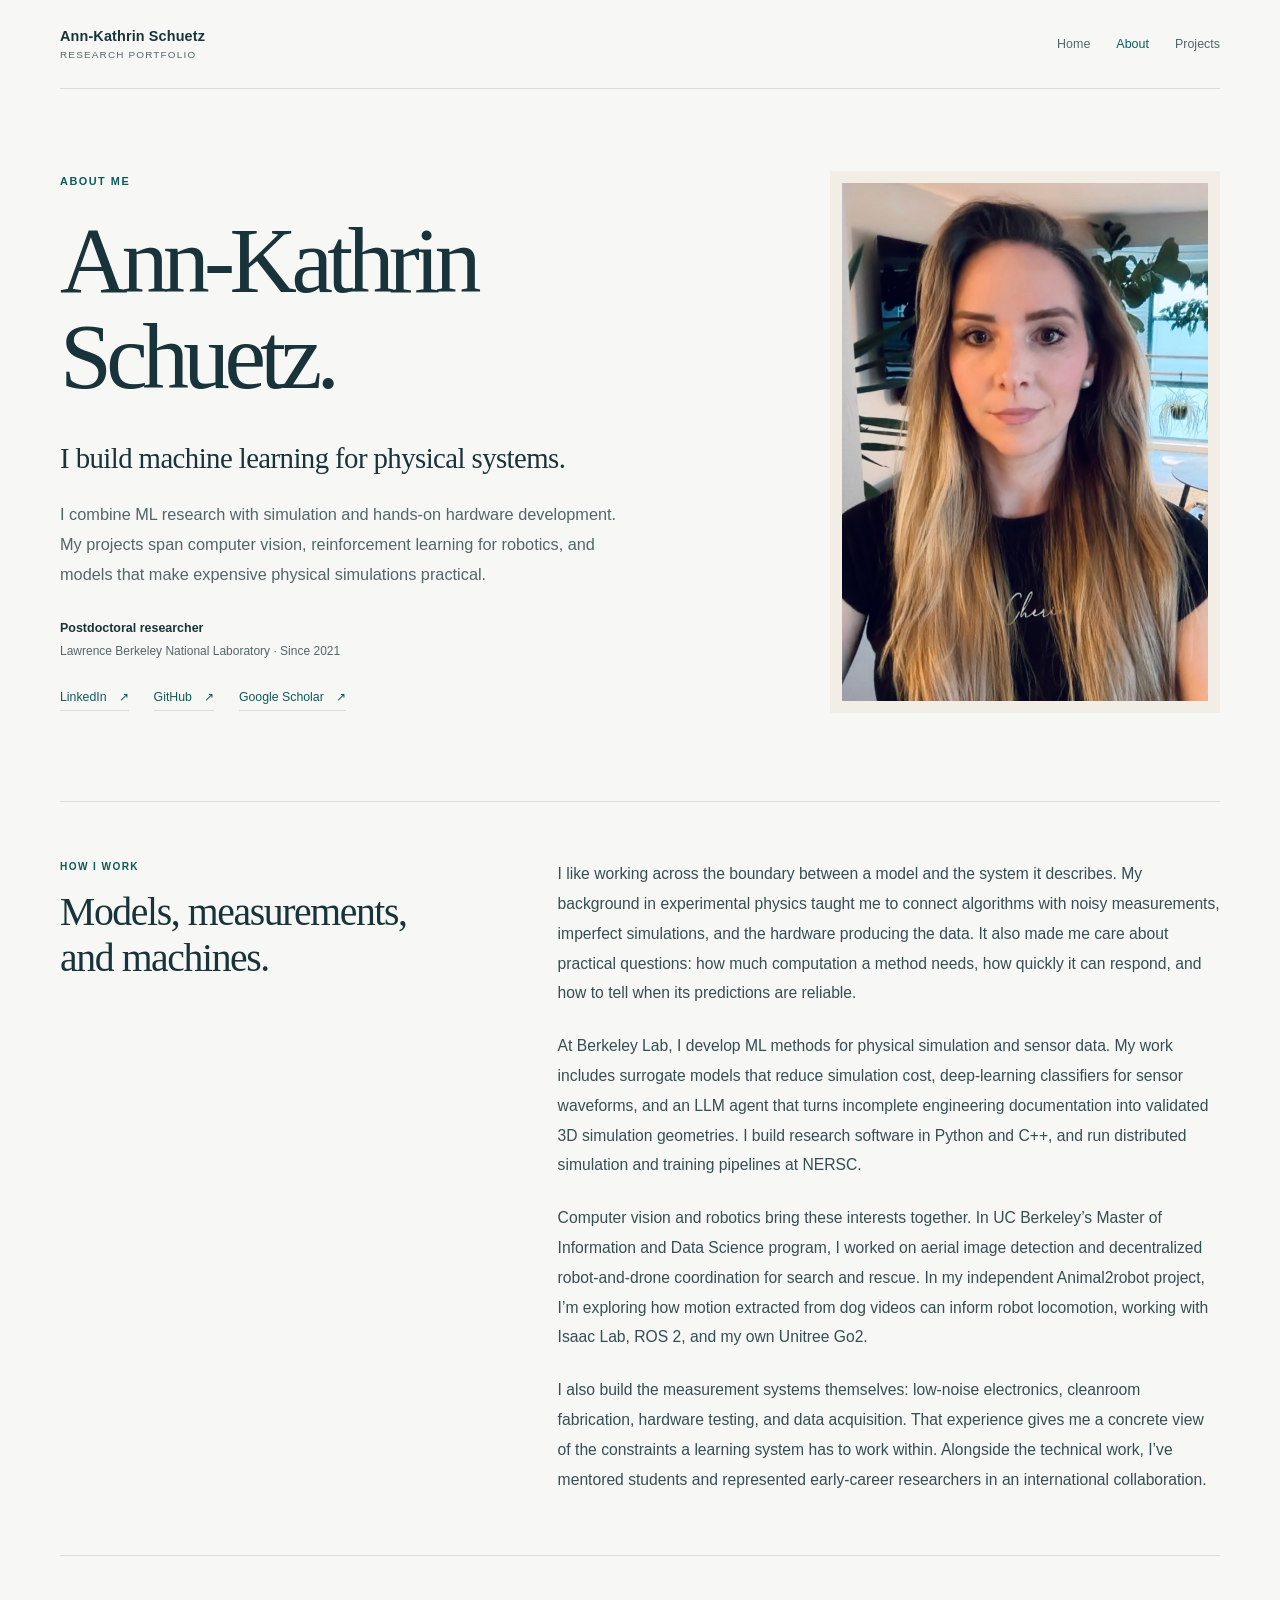
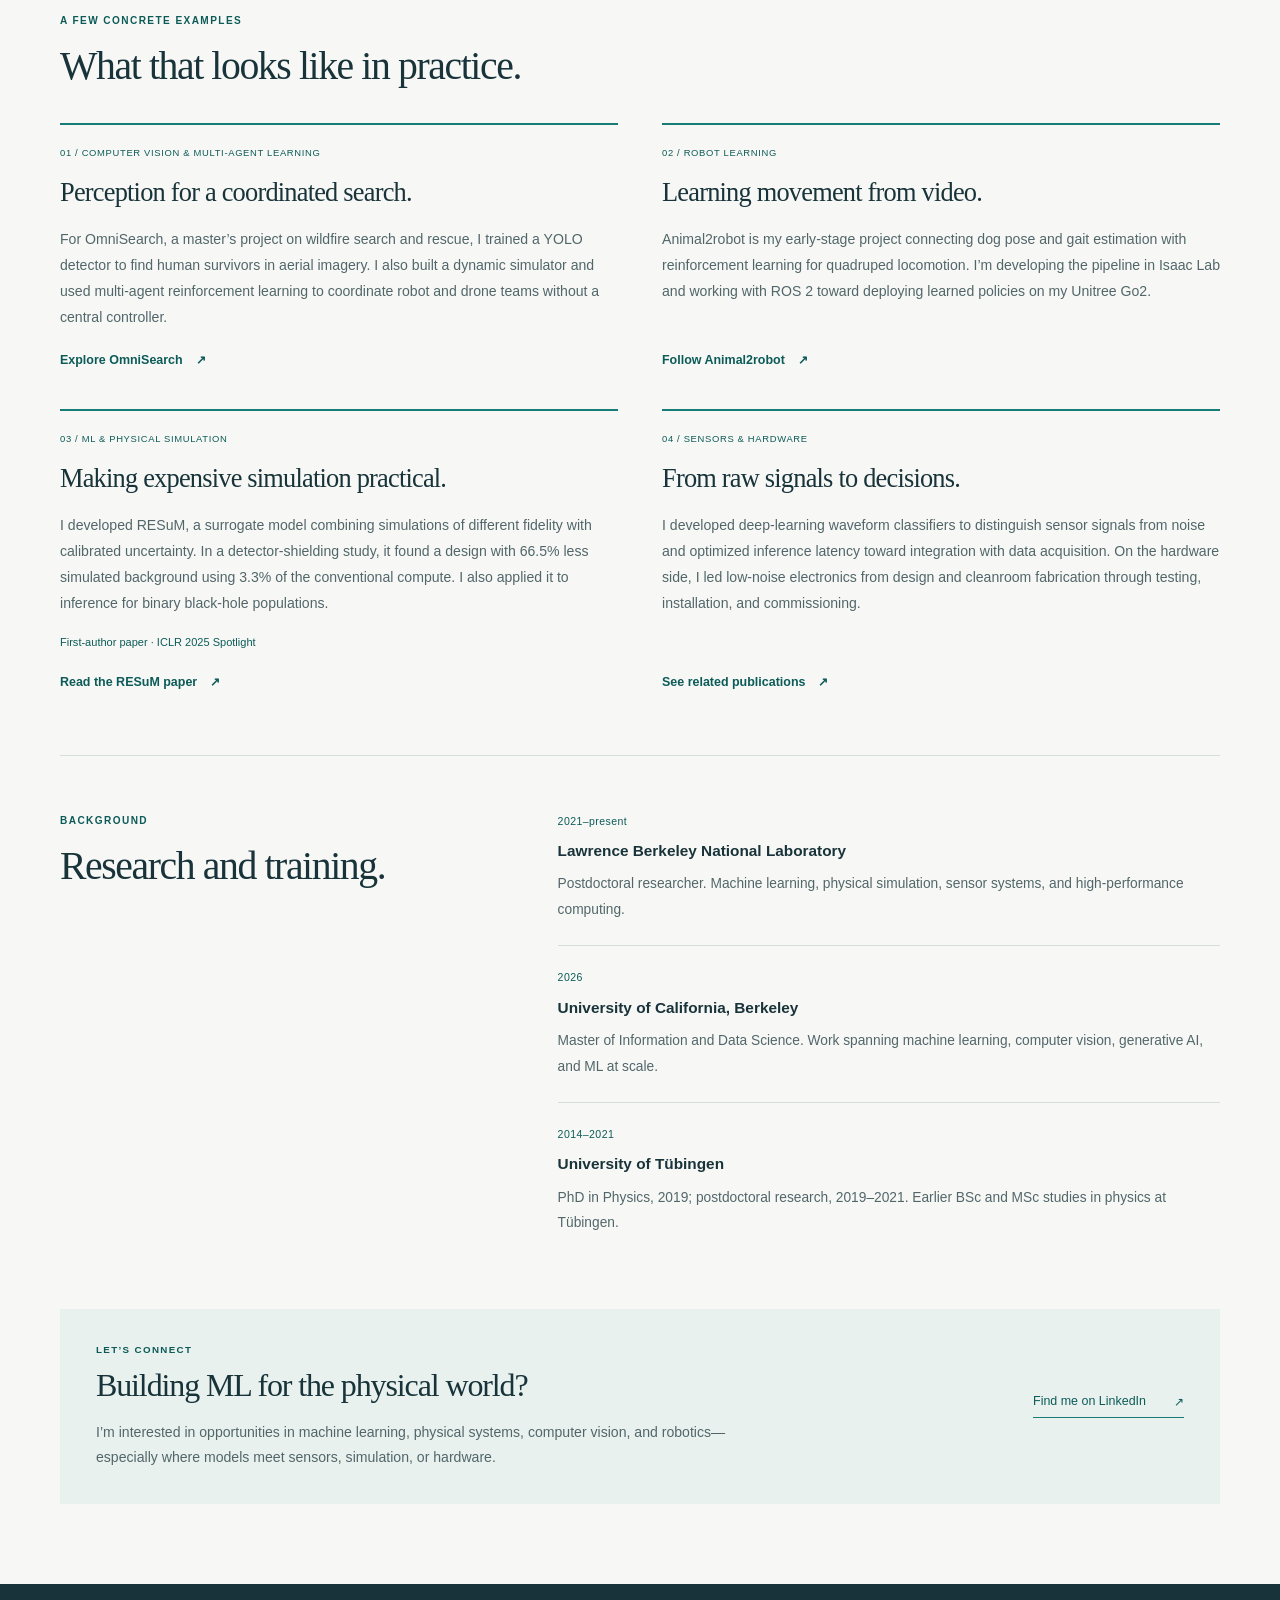
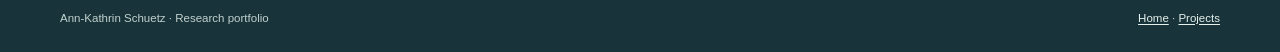
==== about/index.html @ 422df55f "Add portfolio project pages and rare-event article" ====
<!doctype html>
<html lang="en">
<head>
  <meta charset="utf-8">
  <meta name="viewport" content="width=device-width, initial-scale=1">
  <meta name="description" content="Ann-Kathrin Schuetz works on machine learning for physical systems, with experience in simulation, computer vision, robot learning, sensors, and scientific computing.">
  <title>About | Ann-Kathrin Schuetz</title>
  <link rel="stylesheet" href="../style.css">
  <link rel="stylesheet" href="style.css">
</head>
<body>
  <a class="skip-link" href="#main">Skip to content</a>
  <header class="site-header">
    <a class="brand" href="../">Ann-Kathrin Schuetz<span>Research portfolio</span></a>
    <nav class="site-nav" aria-label="Main navigation">
      <a href="../">Home</a>
      <a href="./" aria-current="page">About</a>
      <a href="../projects/">Projects</a>
    </nav>
  </header>

  <main id="main" class="wrap about-page">
    <section class="about-hero" aria-labelledby="about-title">
      <div class="about-intro">
        <p class="eyebrow">About me</p>
        <h1 id="about-title">Ann-Kathrin<br>Schuetz.</h1>
      </div>
      <div class="portrait-frame">
        <img class="portrait" src="assets/ann-kathrin-schuetz.jpg" width="678" height="960" alt="Ann-Kathrin Schuetz" fetchpriority="high">
      </div>
      <div class="about-summary">
        <p class="about-lead">I build machine learning for physical systems.</p>
        <p class="about-introduction">I combine ML research with simulation and hands-on hardware development. My projects span computer vision, reinforcement learning for robotics, and models that make expensive physical simulations practical.</p>
        <p class="current-role">Postdoctoral researcher<br><span>Lawrence Berkeley National Laboratory · Since 2021</span></p>
        <ul class="profile-links" aria-label="Find me online">
          <li><a href="https://www.linkedin.com/in/ann-kathrin-schuetz-phd/">LinkedIn <span aria-hidden="true">↗</span></a></li>
          <li><a href="https://github.com/annkasch">GitHub <span aria-hidden="true">↗</span></a></li>
          <li><a href="https://scholar.google.com/citations?user=o2zYzQ4AAAAJ&amp;hl=en">Google Scholar <span aria-hidden="true">↗</span></a></li>
        </ul>
      </div>
    </section>

    <section class="about-story about-section" aria-labelledby="story-title">
      <div class="section-label"><p class="eyebrow">How I work</p><h2 id="story-title">Models, measurements,<br>and machines.</h2></div>
      <div class="biography">
        <p>I like working across the boundary between a model and the system it describes. My background in experimental physics taught me to connect algorithms with noisy measurements, imperfect simulations, and the hardware producing the data. It also made me care about practical questions: how much computation a method needs, how quickly it can respond, and how to tell when its predictions are reliable.</p>
        <p>At Berkeley Lab, I develop ML methods for physical simulation and sensor data. My work includes surrogate models that reduce simulation cost, deep-learning classifiers for sensor waveforms, and an LLM agent that turns incomplete engineering documentation into validated 3D simulation geometries. I build research software in Python and C++, and run distributed simulation and training pipelines at NERSC.</p>
        <p>Computer vision and robotics bring these interests together. In UC Berkeley’s Master of Information and Data Science program, I worked on aerial image detection and decentralized robot-and-drone coordination for search and rescue. In my independent Animal2robot project, I’m exploring how motion extracted from dog videos can inform robot locomotion, working with Isaac Lab, ROS 2, and my own Unitree Go2.</p>
        <p>I also build the measurement systems themselves: low-noise electronics, cleanroom fabrication, hardware testing, and data acquisition. That experience gives me a concrete view of the constraints a learning system has to work within. Alongside the technical work, I’ve mentored students and represented early-career researchers in an international collaboration.</p>
      </div>
    </section>

    <section class="about-section" aria-labelledby="work-title">
      <div class="about-section-heading"><p class="eyebrow">A few concrete examples</p><h2 id="work-title">What that looks like in practice.</h2></div>
      <div class="work-notes">
        <article class="work-note">
          <p class="note-index">01 / Computer vision &amp; multi-agent learning</p>
          <h3>Perception for a coordinated search.</h3>
          <p>For OmniSearch, a master’s project on wildfire search and rescue, I trained a YOLO detector to find human survivors in aerial imagery. I also built a dynamic simulator and used multi-agent reinforcement learning to coordinate robot and drone teams without a central controller.</p>
          <a class="text-link" href="https://github.com/olavrenin-data-scientist/omnisearch">Explore OmniSearch <span aria-hidden="true">↗</span></a>
        </article>
        <article class="work-note">
          <p class="note-index">02 / Robot learning</p>
          <h3>Learning movement from video.</h3>
          <p>Animal2robot is my early-stage project connecting dog pose and gait estimation with reinforcement learning for quadruped locomotion. I’m developing the pipeline in Isaac Lab and working with ROS 2 toward deploying learned policies on my Unitree Go2.</p>
          <a class="text-link" href="https://github.com/annkasch/animal2robot">Follow Animal2robot <span aria-hidden="true">↗</span></a>
        </article>
        <article class="work-note">
          <p class="note-index">03 / ML &amp; physical simulation</p>
          <h3>Making expensive simulation practical.</h3>
          <p>I developed RESuM, a surrogate model combining simulations of different fidelity with calibrated uncertainty. In a detector-shielding study, it found a design with 66.5% less simulated background using 3.3% of the conventional compute. I also applied it to inference for binary black-hole populations.</p>
          <p class="work-recognition">First-author paper · ICLR 2025 Spotlight</p>
          <a class="text-link" href="https://proceedings.iclr.cc/paper_files/paper/2025/file/c3909e3abe8ebdb20c42a42ce0bc907d-Paper-Conference.pdf">Read the RESuM paper <span aria-hidden="true">↗</span></a>
        </article>
        <article class="work-note">
          <p class="note-index">04 / Sensors &amp; hardware</p>
          <h3>From raw signals to decisions.</h3>
          <p>I developed deep-learning waveform classifiers to distinguish sensor signals from noise and optimized inference latency toward integration with data acquisition. On the hardware side, I led low-noise electronics from design and cleanroom fabrication through testing, installation, and commissioning.</p>
          <a class="text-link" href="https://scholar.google.com/citations?user=o2zYzQ4AAAAJ&amp;hl=en">See related publications <span aria-hidden="true">↗</span></a>
        </article>
      </div>
    </section>

    <section class="about-section background-section" aria-labelledby="background-title">
      <div class="section-label"><p class="eyebrow">Background</p><h2 id="background-title">Research and training.</h2></div>
      <dl class="background-list">
        <div><dt><span class="background-date">2021–present</span>Lawrence Berkeley National Laboratory</dt><dd>Postdoctoral researcher. Machine learning, physical simulation, sensor systems, and high-performance computing.</dd></div>
        <div><dt><span class="background-date">2026</span>University of California, Berkeley</dt><dd>Master of Information and Data Science. Work spanning machine learning, computer vision, generative AI, and ML at scale.</dd></div>
        <div><dt><span class="background-date">2014–2021</span>University of Tübingen</dt><dd>PhD in Physics, 2019; postdoctoral research, 2019–2021. Earlier BSc and MSc studies in physics at Tübingen.</dd></div>
      </dl>
    </section>

    <section class="about-contact" aria-labelledby="contact-title">
      <div><p class="eyebrow">Let’s connect</p><h2 id="contact-title">Building ML for the physical world?</h2><p>I’m interested in opportunities in machine learning, physical systems, computer vision, and robotics—especially where models meet sensors, simulation, or hardware.</p></div>
      <a class="contact-link" href="https://www.linkedin.com/in/ann-kathrin-schuetz-phd/">Find me on LinkedIn <span aria-hidden="true">↗</span></a>
    </section>
  </main>

  <footer class="site-footer">
    <div class="footer-inner"><p>Ann-Kathrin Schuetz · Research portfolio</p><p><a href="../">Home</a> · <a href="../projects/">Projects</a></p></div>
  </footer>
</body>
</html>
---- style.css ----
:root {
  color-scheme: light;
  --paper: #f7f8f5;
  --ink: #183339;
  --muted: #52666a;
  --line: #d4dfdc;
  --accent: #167c76;
  --accent-dark: #0c5b58;
  --soft: #e8f1ee;
  --warm: #f2eee5;
  --sans: -apple-system, BlinkMacSystemFont, "Segoe UI", sans-serif;
  --serif: Georgia, "Times New Roman", serif;
}
* { box-sizing: border-box; }
html { scroll-behavior: smooth; }
body { margin: 0; background: var(--paper); color: var(--ink); font-family: var(--sans); -webkit-font-smoothing: antialiased; }
a { color: inherit; text-underline-offset: .2em; }
a:hover { color: var(--accent-dark); }
:focus-visible { outline: 2px solid var(--accent); outline-offset: 4px; }
.skip-link { position: fixed; left: 16px; top: -60px; z-index: 5; padding: 12px 16px; background: white; }
.skip-link:focus { top: 16px; }
.site-header { display: flex; align-items: center; justify-content: space-between; gap: 32px; width: min(1160px, calc(100% - 64px)); margin: 0 auto; padding: 28px 0; border-bottom: 1px solid var(--line); }
.brand { display: inline-block; color: var(--ink); text-decoration: none; font-size: .9rem; font-weight: 650; letter-spacing: .01em; }
.brand span { display: block; margin-top: 5px; color: var(--muted); font-size: .62rem; font-weight: 450; letter-spacing: .12em; text-transform: uppercase; }
.site-nav { display: flex; flex-wrap: wrap; gap: 26px; font-size: .78rem; }
.site-nav a { color: var(--muted); text-decoration: none; }
.site-nav a[aria-current="page"], .site-nav a:hover { color: var(--accent-dark); }
.wrap { width: min(1160px, calc(100% - 64px)); margin-inline: auto; }
.hero { display: grid; grid-template-columns: minmax(0, 1.45fr) minmax(240px, .55fr); gap: 54px; align-items: center; padding: clamp(72px, 11vw, 142px) 0 102px; }
.eyebrow { color: var(--accent-dark); font-size: .68rem; font-weight: 650; letter-spacing: .14em; line-height: 1.6; text-transform: uppercase; }
h1, h2, h3, p { margin-top: 0; }
h1 { max-width: 820px; margin-bottom: 26px; font: 400 clamp(3.5rem, 7.8vw, 7rem)/.98 var(--serif); letter-spacing: -.06em; }
.hero-copy > p:last-child { max-width: 690px; margin: 0; color: var(--muted); font-size: clamp(1.05rem, 1.5vw, 1.24rem); line-height: 1.8; }
.hero-aside { padding: 24px 26px; border-left: 3px solid var(--accent); background: var(--soft); }
.hero-aside .eyebrow { margin-bottom: 14px; }
.hero-aside ul { display: grid; gap: 12px; margin: 0; padding: 0; list-style: none; }
.hero-aside li { font: 400 1.08rem/1.35 var(--serif); }
.section { padding: 52px 0 86px; border-top: 1px solid var(--line); }
.section-heading { display: flex; align-items: end; justify-content: space-between; gap: 26px; margin-bottom: 30px; }
.section-heading h2, .page-title { margin: 8px 0 0; font: 400 clamp(2.2rem, 4vw, 3.6rem)/1.1 var(--serif); letter-spacing: -.04em; }
.text-link { color: var(--accent-dark); font-size: .78rem; font-weight: 600; text-decoration: none; }
.project-grid { display: grid; grid-template-columns: repeat(2, minmax(0, 1fr)); gap: 22px; }
.project-card { display: flex; min-height: 300px; flex-direction: column; align-items: flex-start; padding: 28px 30px; border: 1px solid var(--line); background: #fff; text-decoration: none; transition: border-color .18s ease, transform .18s ease; }
.project-card:hover { border-color: var(--accent); transform: translateY(-3px); }
.project-card .eyebrow { margin-bottom: 22px; }
.project-card h3 { margin: 0 0 12px; font: 400 clamp(1.7rem, 3vw, 2.3rem)/1.15 var(--serif); letter-spacing: -.03em; }
.project-card p { max-width: 560px; margin: 0 0 26px; color: var(--muted); font-size: .9rem; line-height: 1.75; }
.project-card .card-link { margin-top: auto; color: var(--accent-dark); font-size: .75rem; font-weight: 650; letter-spacing: .04em; text-transform: uppercase; }
.page-main { min-height: 65vh; padding: clamp(70px, 10vw, 120px) 0 100px; }
.page-intro { max-width: 780px; margin: 20px 0 52px; color: var(--muted); font: 400 clamp(1.15rem, 2vw, 1.45rem)/1.75 var(--sans); }
.about-grid { display: grid; grid-template-columns: minmax(0, 1fr) minmax(240px, .65fr); gap: 80px; align-items: start; }
.about-copy { max-width: 720px; }
.about-copy p { color: #354e52; font-size: 1rem; line-height: 1.9; }
.about-copy p + p { margin-top: 1.2em; }
.about-aside { padding: 24px; background: var(--warm); }
.about-aside h2 { margin-bottom: 16px; font: 400 1.45rem/1.2 var(--serif); }
.about-aside ul { display: grid; gap: 13px; margin: 0; padding-left: 18px; color: var(--muted); font-size: .82rem; line-height: 1.6; }
.project-list { display: grid; gap: 18px; }
.project-list .project-card { min-height: 0; }
.site-footer { background: var(--ink); color: #eef4f1; }
.footer-inner { display: flex; justify-content: space-between; gap: 30px; width: min(1160px, calc(100% - 64px)); margin: 0 auto; padding: 28px 0; font-size: .72rem; }
.footer-inner p { margin: 0; color: #c1d1ce; }
.footer-inner a { color: #e5f0ec; }
@media (max-width: 760px) {
  .site-header, .wrap, .footer-inner { width: min(100% - 40px, 620px); }
  .site-header { align-items: flex-start; flex-direction: column; gap: 18px; padding: 22px 0; }
  .site-nav { gap: 22px; }
  .hero { grid-template-columns: 1fr; gap: 32px; padding: 68px 0 64px; }
  h1 { font-size: clamp(3.4rem, 15vw, 5.5rem); }
  .hero-aside { max-width: 520px; }
  .section { padding: 40px 0 62px; }
  .section-heading { align-items: flex-start; flex-direction: column; gap: 15px; }
  .project-grid, .about-grid { grid-template-columns: 1fr; gap: 18px; }
  .project-card { min-height: 250px; padding: 24px; }
  .about-grid { gap: 30px; }
  .page-main { padding: 62px 0 70px; }
  .footer-inner { flex-direction: column; gap: 10px; }
}
@media (prefers-reduced-motion: reduce) {
  html { scroll-behavior: auto; }
  .project-card { transition: none; }
}
---- about/style.css ----
/* About-page layout uses the portfolio's shared colors and typefaces. */
.about-hero { display: grid; grid-template-columns: minmax(0, 1.3fr) minmax(280px, .8fr); grid-template-areas: "intro portrait" "summary portrait"; column-gap: 90px; row-gap: 29px; align-items: center; padding: 82px 0 88px; }
.about-intro { grid-area: intro; }
.about-summary { grid-area: summary; }
.about-intro > .eyebrow { margin-bottom: 23px; }
.about-intro h1 { font-size: clamp(3.8rem, 7.3vw, 6.2rem); line-height: 1.02; margin-bottom: 0; }
.about-lead { max-width: 610px; font: 400 clamp(1.35rem, 2.3vw, 1.8rem)/1.5 var(--serif); letter-spacing: -.02em; margin-bottom: 19px; }
.about-introduction { max-width: 570px; color: var(--muted); font-size: 1.02rem; line-height: 1.85; margin-bottom: 28px; }
.current-role { color: var(--ink); font-size: .78rem; font-weight: 600; line-height: 1.8; margin-bottom: 25px; }
.current-role span { color: var(--muted); font-size: .75rem; font-weight: 400; }
.profile-links { display: flex; flex-wrap: wrap; gap: 16px 25px; list-style: none; padding: 0; margin: 0; }
.profile-links a { display: inline-flex; gap: 12px; padding-bottom: 6px; border-bottom: 1px solid var(--line); color: var(--accent-dark); font-size: .77rem; text-decoration: none; }
.profile-links a:hover { border-color: var(--accent); }
.portrait-frame { grid-area: portrait; width: 100%; max-width: 390px; justify-self: end; padding: 12px; background: var(--warm); }
.portrait { display: block; width: 100%; height: auto; }
.about-section { padding: 57px 0 61px; border-top: 1px solid var(--line); }
.about-story, .background-section { display: grid; grid-template-columns: minmax(0, .8fr) minmax(0, 1.3fr); gap: 90px; }
.about-section h2, .about-contact h2 { font: 400 clamp(1.8rem, 3.1vw, 2.65rem)/1.15 var(--serif); letter-spacing: -.035em; margin: 10px 0 0; }
.section-label > .eyebrow, .about-section-heading > .eyebrow { font-size: .63rem; margin-bottom: 15px; }
.biography { max-width: 710px; }
.biography p { color: #354e52; font-size: .98rem; line-height: 1.9; margin-bottom: 23px; }
.biography p:last-child { margin-bottom: 0; }
.about-section-heading { margin-bottom: 33px; }
.work-notes { display: grid; grid-template-columns: repeat(2, minmax(0, 1fr)); gap: 38px 44px; }
.work-note { display: flex; flex-direction: column; border-top: 2px solid var(--accent); padding-top: 20px; }
.note-index { font-size: .59rem; line-height: 1.7; letter-spacing: .07em; text-transform: uppercase; color: var(--accent-dark); margin-bottom: 16px; }
.work-note h3 { font: 400 1.65rem/1.2 var(--serif); letter-spacing: -.03em; margin-bottom: 17px; }
.work-note > p:not(.note-index) { font-size: .88rem; line-height: 1.85; color: var(--muted); margin-bottom: 20px; }
.work-note > p.work-recognition { font-size: .69rem; color: var(--accent-dark); margin-top: -4px; }
.work-note .text-link { display: inline-flex; align-self: flex-start; gap: 13px; line-height: 1.7; margin-top: auto; }
.background-list { margin: 0; }
.background-list > div { padding: 23px 0; border-bottom: 1px solid var(--line); }
.background-list > div:first-child { padding-top: 0; }
.background-list > div:last-child { border: 0; padding-bottom: 0; }
.background-list dt { font-size: .96rem; font-weight: 600; line-height: 1.65; }
.background-date { display: block; margin-bottom: 8px; color: var(--accent-dark); font-size: .66rem; font-weight: 500; letter-spacing: .04em; }
.background-list dd { margin: 8px 0 0; color: var(--muted); font-size: .86rem; line-height: 1.85; }
.about-contact { display: flex; justify-content: space-between; align-items: center; gap: 45px; padding: 33px 36px; margin: 12px 0 80px; background: var(--soft); }
.about-contact .eyebrow { font-size: .61rem; margin-bottom: 10px; }
.about-contact h2 { font-size: clamp(1.7rem, 2.5vw, 2.1rem); margin-bottom: 16px; }
.about-contact p:last-child { max-width: 650px; color: var(--muted); font-size: .88rem; line-height: 1.8; margin-bottom: 0; }
.contact-link { display: inline-flex; gap: 28px; flex-shrink: 0; padding-bottom: 8px; border-bottom: 1px solid var(--accent); color: var(--accent-dark); font-size: .78rem; text-decoration: none; }
@media (max-width: 1000px) {
  .about-hero, .about-story, .background-section { column-gap: 45px; }
  .about-hero { grid-template-columns: minmax(0, 1.2fr) minmax(240px, .8fr); }
  .about-intro h1 { font-size: clamp(3.3rem, 7vw, 5.3rem); }
  .work-notes { gap: 25px; }
  .work-note h3 { font-size: 1.45rem; }
}
@media (max-width: 760px) {
  .about-hero { grid-template-columns: 1fr; grid-template-areas: "intro" "portrait" "summary"; gap: 30px; padding: 53px 0 45px; }
  .about-intro h1 { font-size: clamp(3.8rem, 12vw, 5.3rem); }
  .about-lead { font-size: 1.5rem; }
  .about-introduction { font-size: .96rem; }
  .portrait-frame { max-width: 300px; justify-self: start; padding: 10px; }
  .about-story, .background-section { grid-template-columns: 1fr; gap: 28px; }
  .about-section { padding: 38px 0 43px; }
  .about-section h2 { font-size: 2rem; }
  .biography p { font-size: .95rem; }
  .work-notes { grid-template-columns: 1fr; gap: 32px; }
  .work-note h3 { font-size: 1.6rem; }
  .work-note > p:not(.note-index) { font-size: .92rem; }
  .work-note .text-link { font-size: .77rem; }
  .about-contact { flex-direction: column; align-items: flex-start; gap: 23px; padding: 26px 24px; margin-bottom: 55px; }
}
@media (max-width: 360px) {
  .about-intro h1 { font-size: 3.4rem; }
  .profile-links { gap: 18px; }
}
@media print {
  .site-header, .site-footer, .about-contact { display: none; }
  .about-hero { padding-block: 20px; }
  .about-intro h1 { font-size: 3.5rem; }
  .about-hero { gap: 35px; }
  .about-story, .background-section { gap: 35px; }
  .about-section { padding-block: 28px; }
  .work-note, .background-list > div { break-inside: avoid; }
}
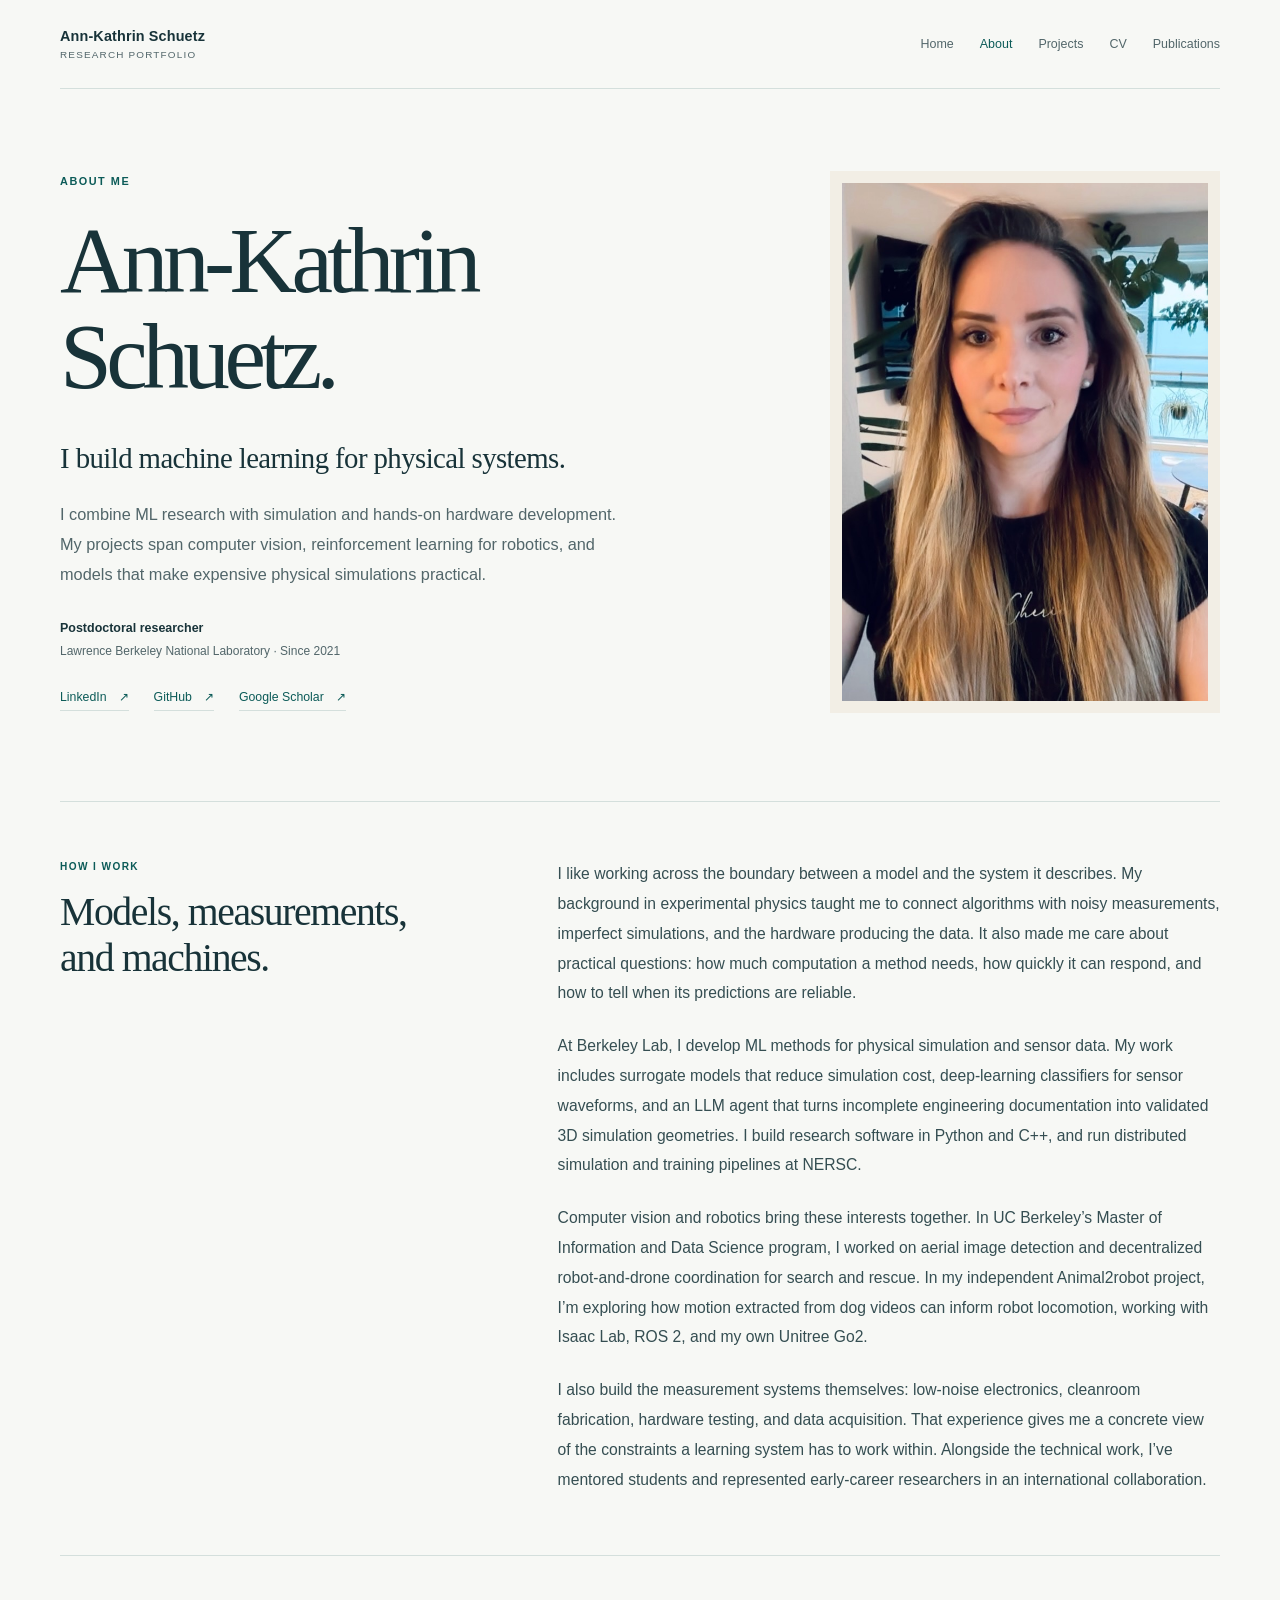
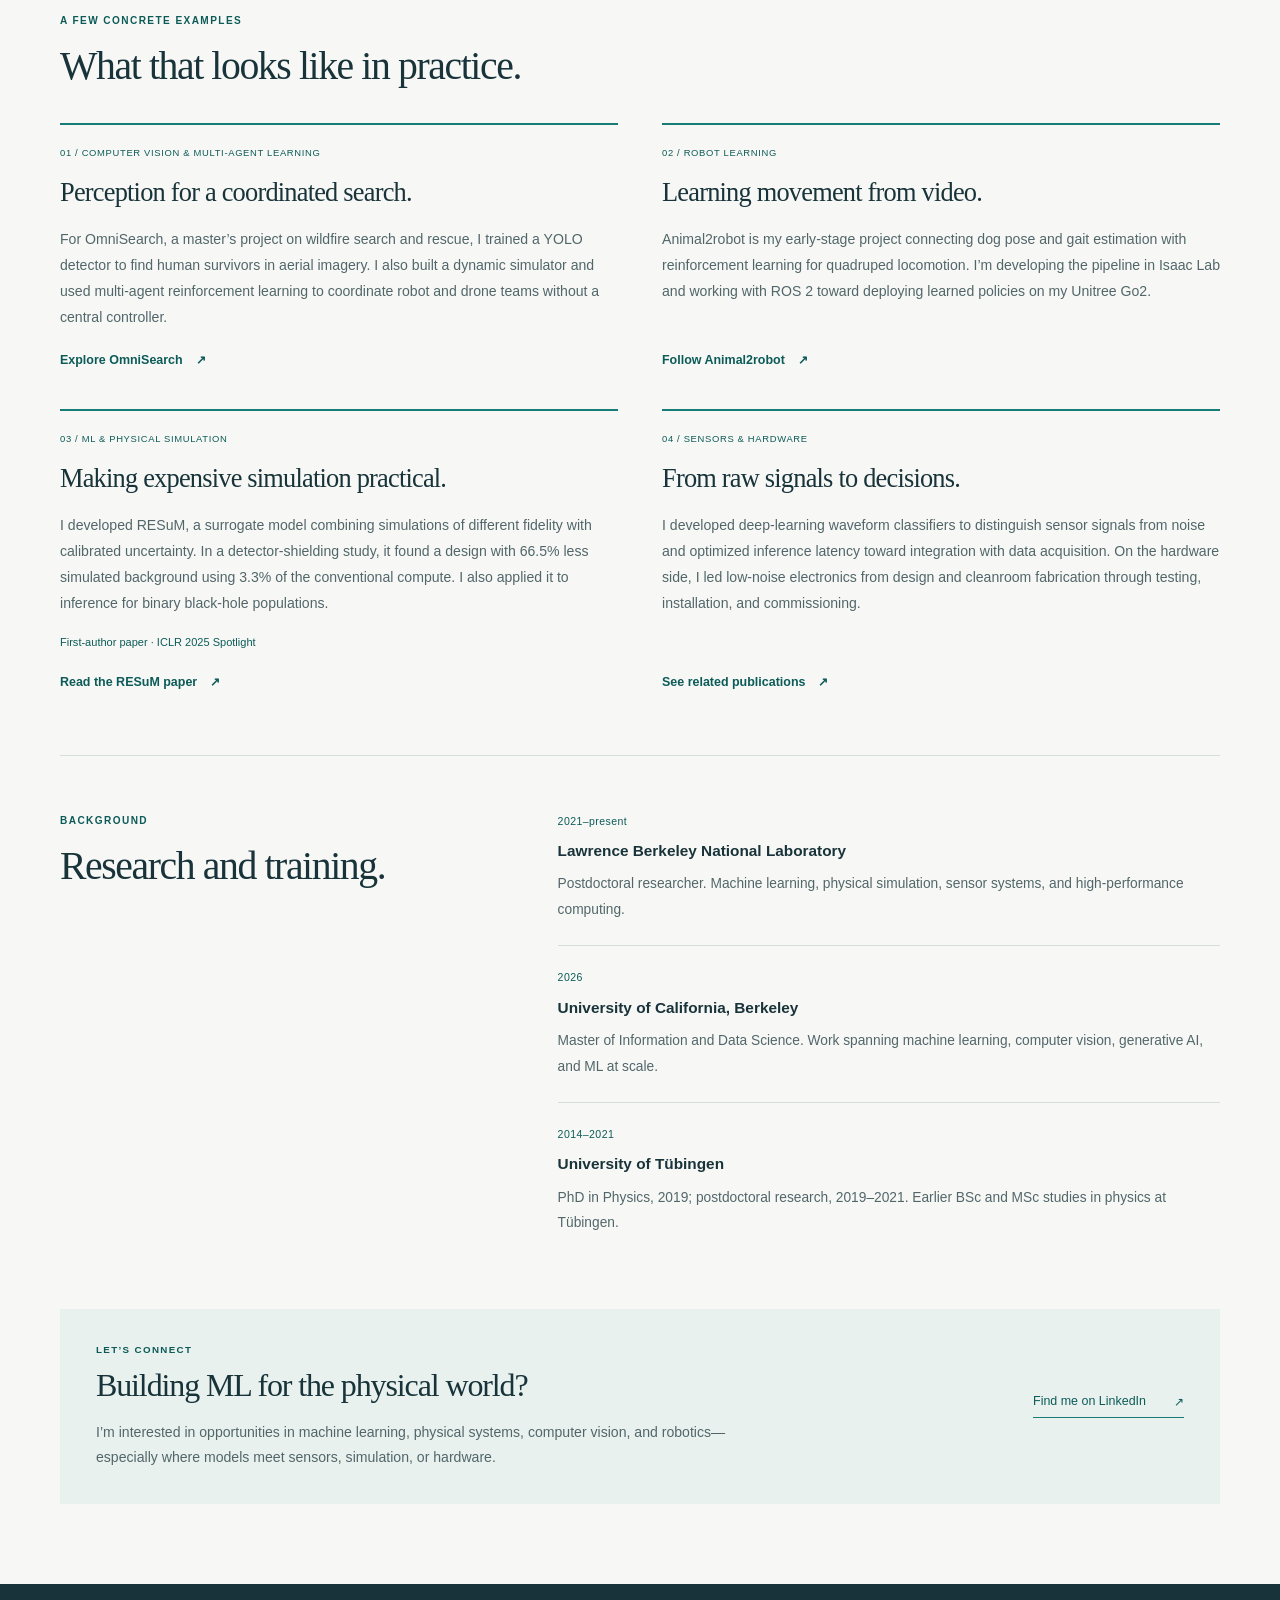
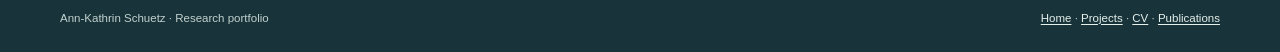
==== commit 672a1ab3: "Add CV and publications pages" ====
--- a/about/index.html
+++ b/about/index.html
@@ -16,6 +16,8 @@
       <a href="../">Home</a>
       <a href="./" aria-current="page">About</a>
       <a href="../projects/">Projects</a>
+      <a href="../cv/">CV</a>
+      <a href="../publications/">Publications</a>
     </nav>
   </header>
 
@@ -97,7 +99,7 @@
   </main>
 
   <footer class="site-footer">
-    <div class="footer-inner"><p>Ann-Kathrin Schuetz · Research portfolio</p><p><a href="../">Home</a> · <a href="../projects/">Projects</a></p></div>
+    <div class="footer-inner"><p>Ann-Kathrin Schuetz · Research portfolio</p><p><a href="../">Home</a> · <a href="../projects/">Projects</a> · <a href="../cv/">CV</a> · <a href="../publications/">Publications</a></p></div>
   </footer>
 </body>
 </html>
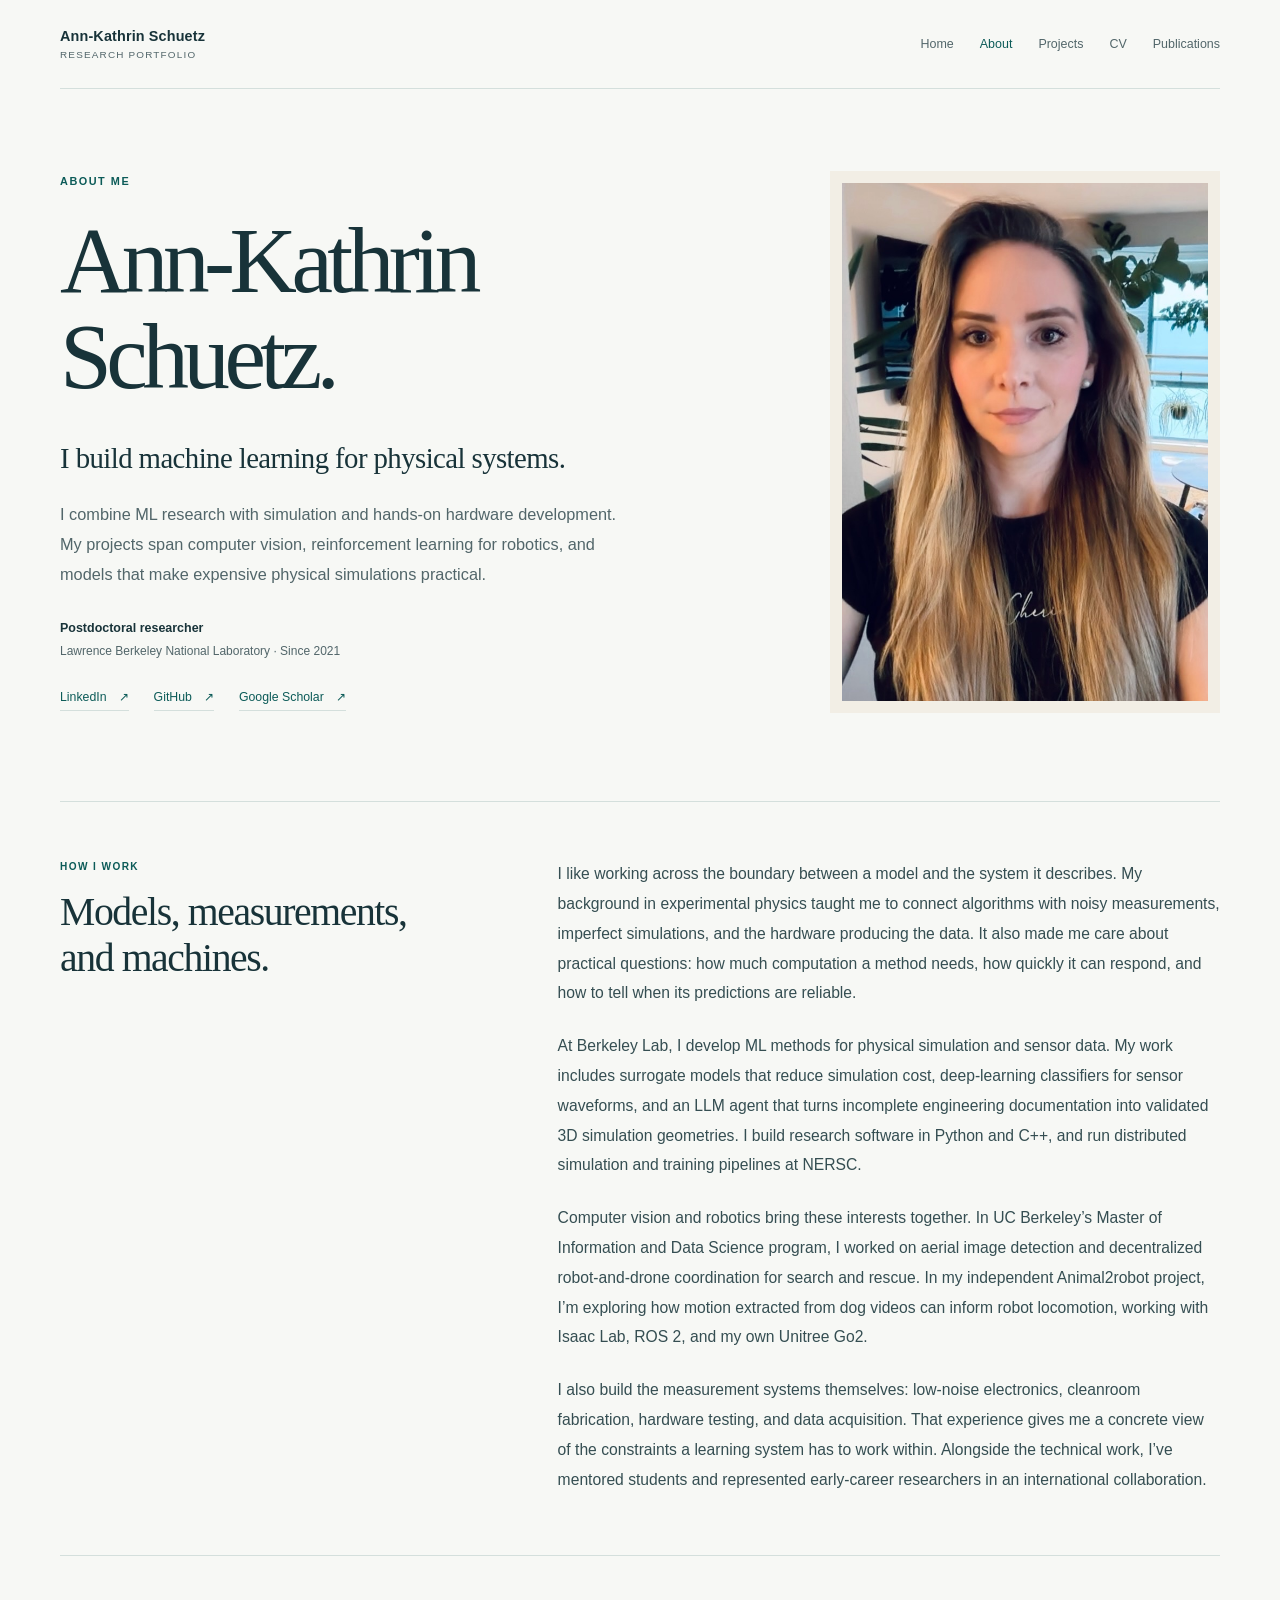
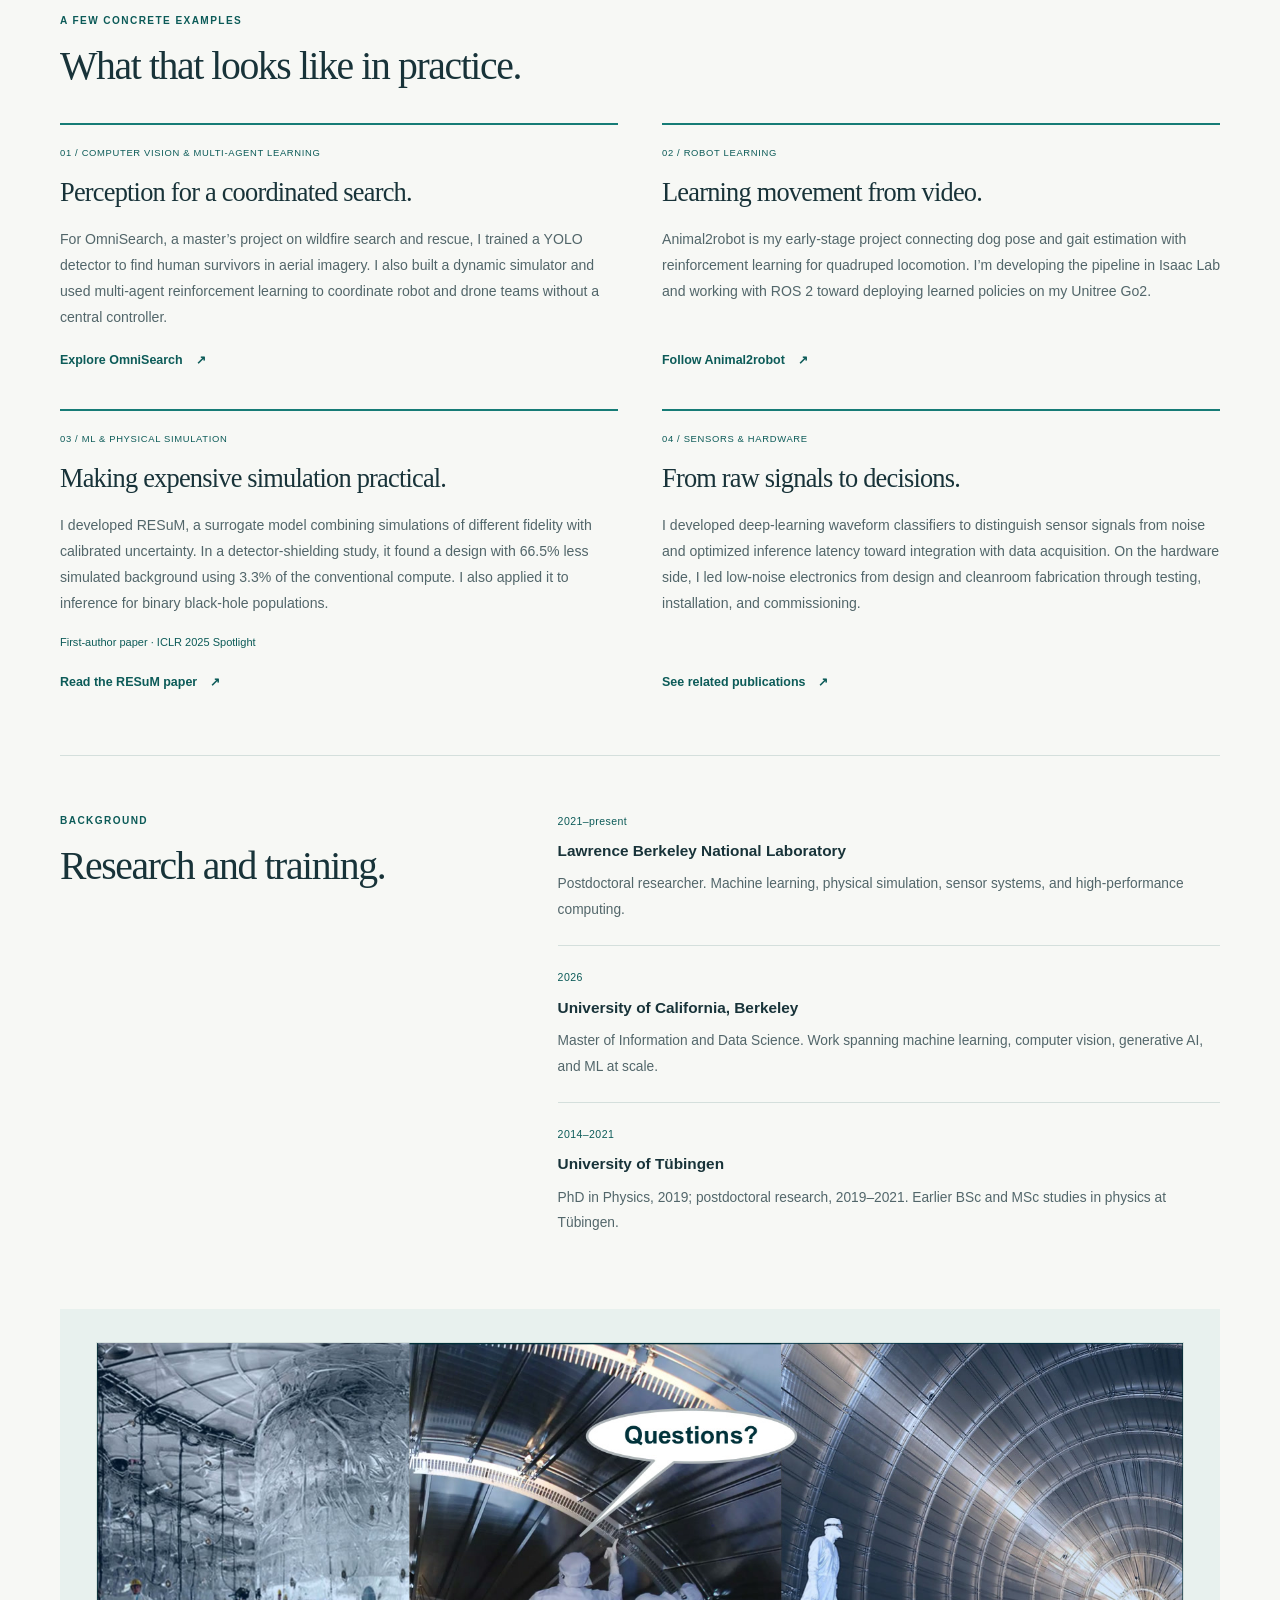
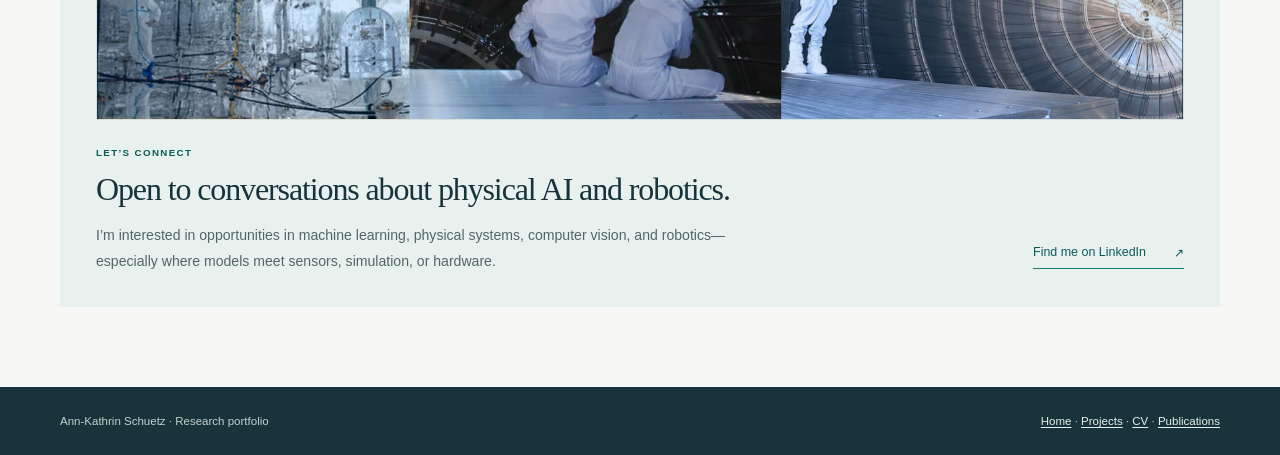
==== commit 39ee2611: "Feature detector image in About contact section" ====
--- a/about/index.html
+++ b/about/index.html
@@ -93,8 +93,17 @@
     </section>
 
     <section class="about-contact" aria-labelledby="contact-title">
-      <div><p class="eyebrow">Let’s connect</p><h2 id="contact-title">Building ML for the physical world?</h2><p>I’m interested in opportunities in machine learning, physical systems, computer vision, and robotics—especially where models meet sensors, simulation, or hardware.</p></div>
-      <a class="contact-link" href="https://www.linkedin.com/in/ann-kathrin-schuetz-phd/">Find me on LinkedIn <span aria-hidden="true">↗</span></a>
+      <figure class="about-contact-image">
+        <img src="assets/questions-triptych.jpg" width="1630" height="565" alt="Three detector interiors in a horizontal strip. In the center, two researchers in clean suits inspect the structure beneath a speech bubble that reads ‘Questions?’">
+      </figure>
+      <div class="about-contact-copy">
+        <div class="about-contact-copy-main">
+          <p class="eyebrow">Let’s connect</p>
+          <h2 id="contact-title">Open to conversations about physical AI and robotics.</h2>
+          <p>I’m interested in opportunities in machine learning, physical systems, computer vision, and robotics—especially where models meet sensors, simulation, or hardware.</p>
+        </div>
+        <a class="contact-link" href="https://www.linkedin.com/in/ann-kathrin-schuetz-phd/">Find me on LinkedIn <span aria-hidden="true">↗</span></a>
+      </div>
     </section>
   </main>
 
--- a/about/style.css
+++ b/about/style.css
@@ -35,11 +35,15 @@
 .background-list dt { font-size: .96rem; font-weight: 600; line-height: 1.65; }
 .background-date { display: block; margin-bottom: 8px; color: var(--accent-dark); font-size: .66rem; font-weight: 500; letter-spacing: .04em; }
 .background-list dd { margin: 8px 0 0; color: var(--muted); font-size: .86rem; line-height: 1.85; }
-.about-contact { display: flex; justify-content: space-between; align-items: center; gap: 45px; padding: 33px 36px; margin: 12px 0 80px; background: var(--soft); }
+.about-contact { display: grid; gap: 25px; padding: 33px 36px; margin: 12px 0 80px; background: var(--soft); }
 .about-contact .eyebrow { font-size: .61rem; margin-bottom: 10px; }
 .about-contact h2 { font-size: clamp(1.7rem, 2.5vw, 2.1rem); margin-bottom: 16px; }
-.about-contact p:last-child { max-width: 650px; color: var(--muted); font-size: .88rem; line-height: 1.8; margin-bottom: 0; }
-.contact-link { display: inline-flex; gap: 28px; flex-shrink: 0; padding-bottom: 8px; border-bottom: 1px solid var(--accent); color: var(--accent-dark); font-size: .78rem; text-decoration: none; }
+.about-contact-copy-main > p:not(.eyebrow) { max-width: 650px; color: var(--muted); font-size: .88rem; line-height: 1.8; margin-bottom: 0; }
+.about-contact-copy { display: flex; justify-content: space-between; align-items: flex-end; gap: 40px; }
+.about-contact-copy-main { max-width: 720px; }
+.contact-link { display: inline-flex; flex-shrink: 0; gap: 28px; margin-bottom: 5px; padding-bottom: 8px; border-bottom: 1px solid var(--accent); color: var(--accent-dark); font-size: .78rem; text-decoration: none; }
+.about-contact-image { width: 100%; margin: 0; overflow: hidden; border: 1px solid var(--line); background: #fff; }
+.about-contact-image img { display: block; width: 100%; height: auto; }
 @media (max-width: 1000px) {
   .about-hero, .about-story, .background-section { column-gap: 45px; }
   .about-hero { grid-template-columns: minmax(0, 1.2fr) minmax(240px, .8fr); }
@@ -61,7 +65,9 @@
   .work-note h3 { font-size: 1.6rem; }
   .work-note > p:not(.note-index) { font-size: .92rem; }
   .work-note .text-link { font-size: .77rem; }
-  .about-contact { flex-direction: column; align-items: flex-start; gap: 23px; padding: 26px 24px; margin-bottom: 55px; }
+  .about-contact { gap: 20px; padding: 26px 24px; margin-bottom: 55px; }
+  .about-contact-copy { align-items: flex-start; flex-direction: column; gap: 20px; }
+  .contact-link { margin-bottom: 0; }
 }
 @media (max-width: 360px) {
   .about-intro h1 { font-size: 3.4rem; }
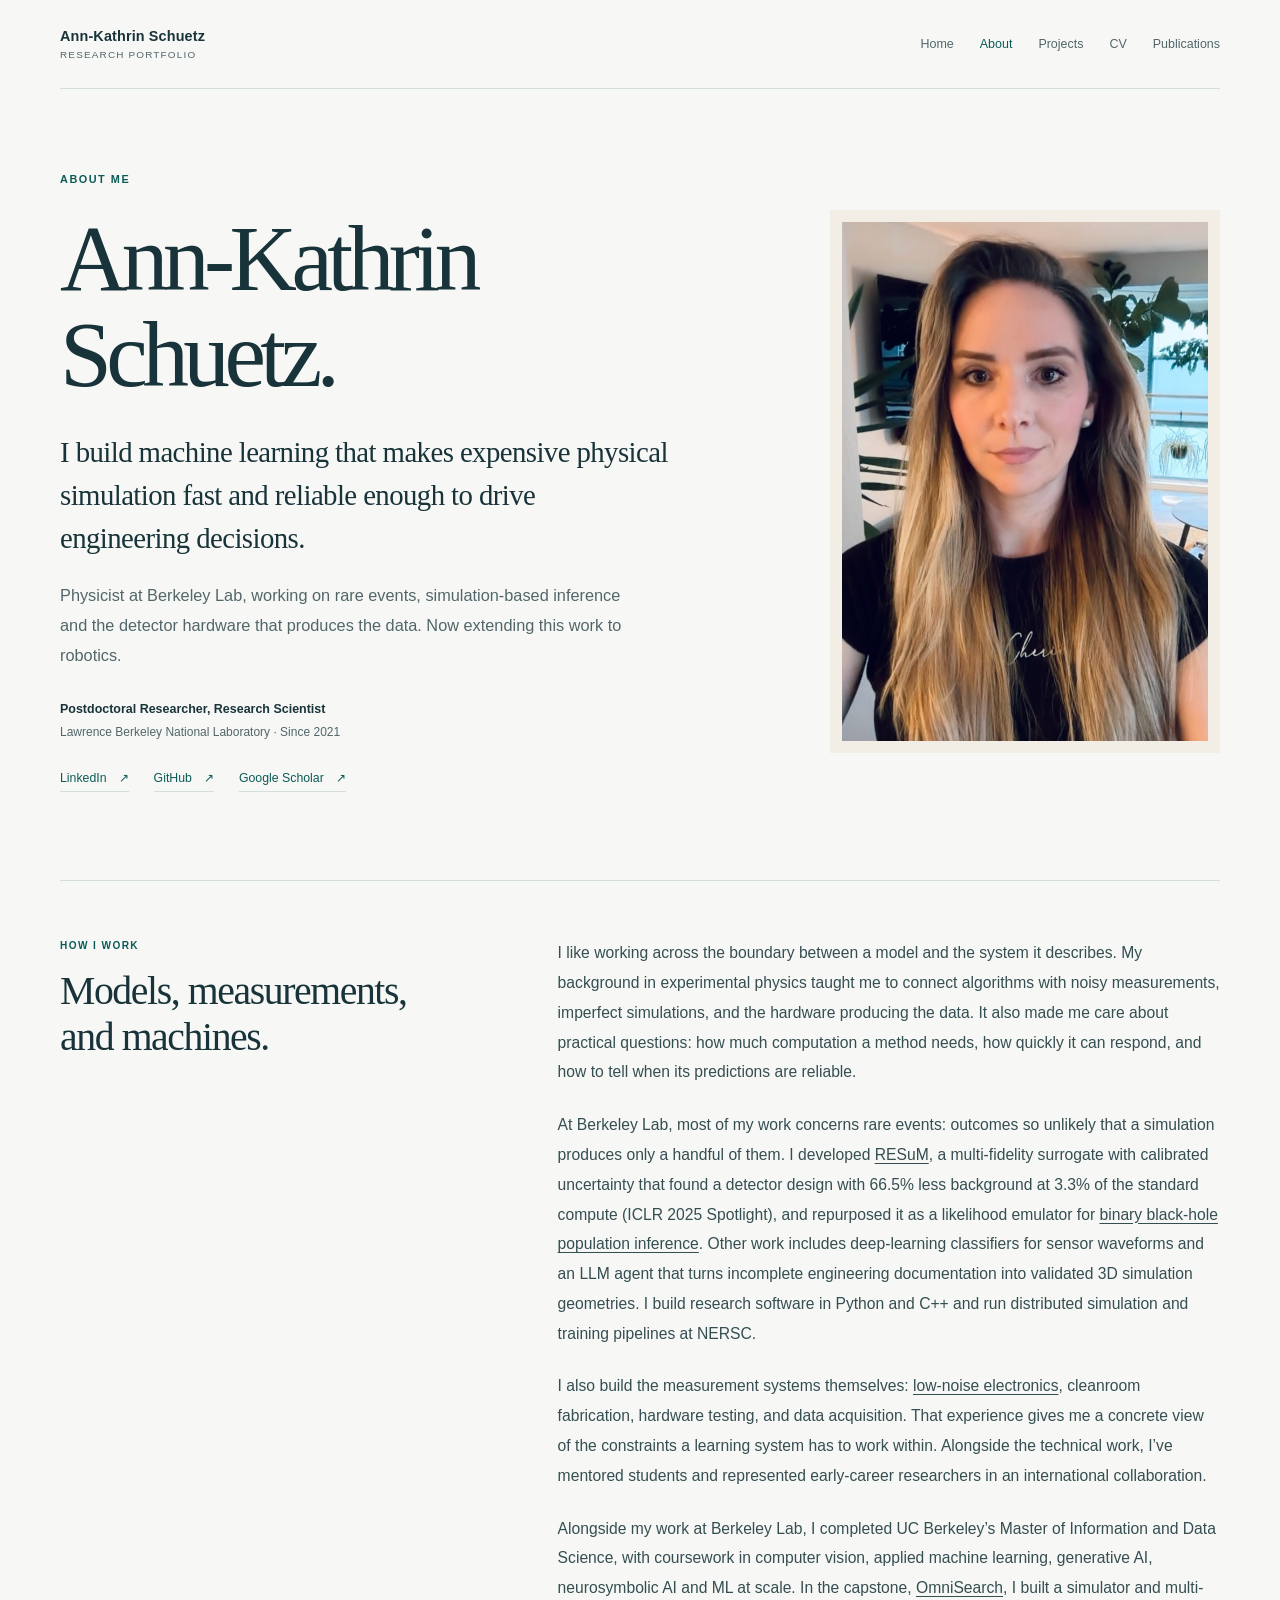
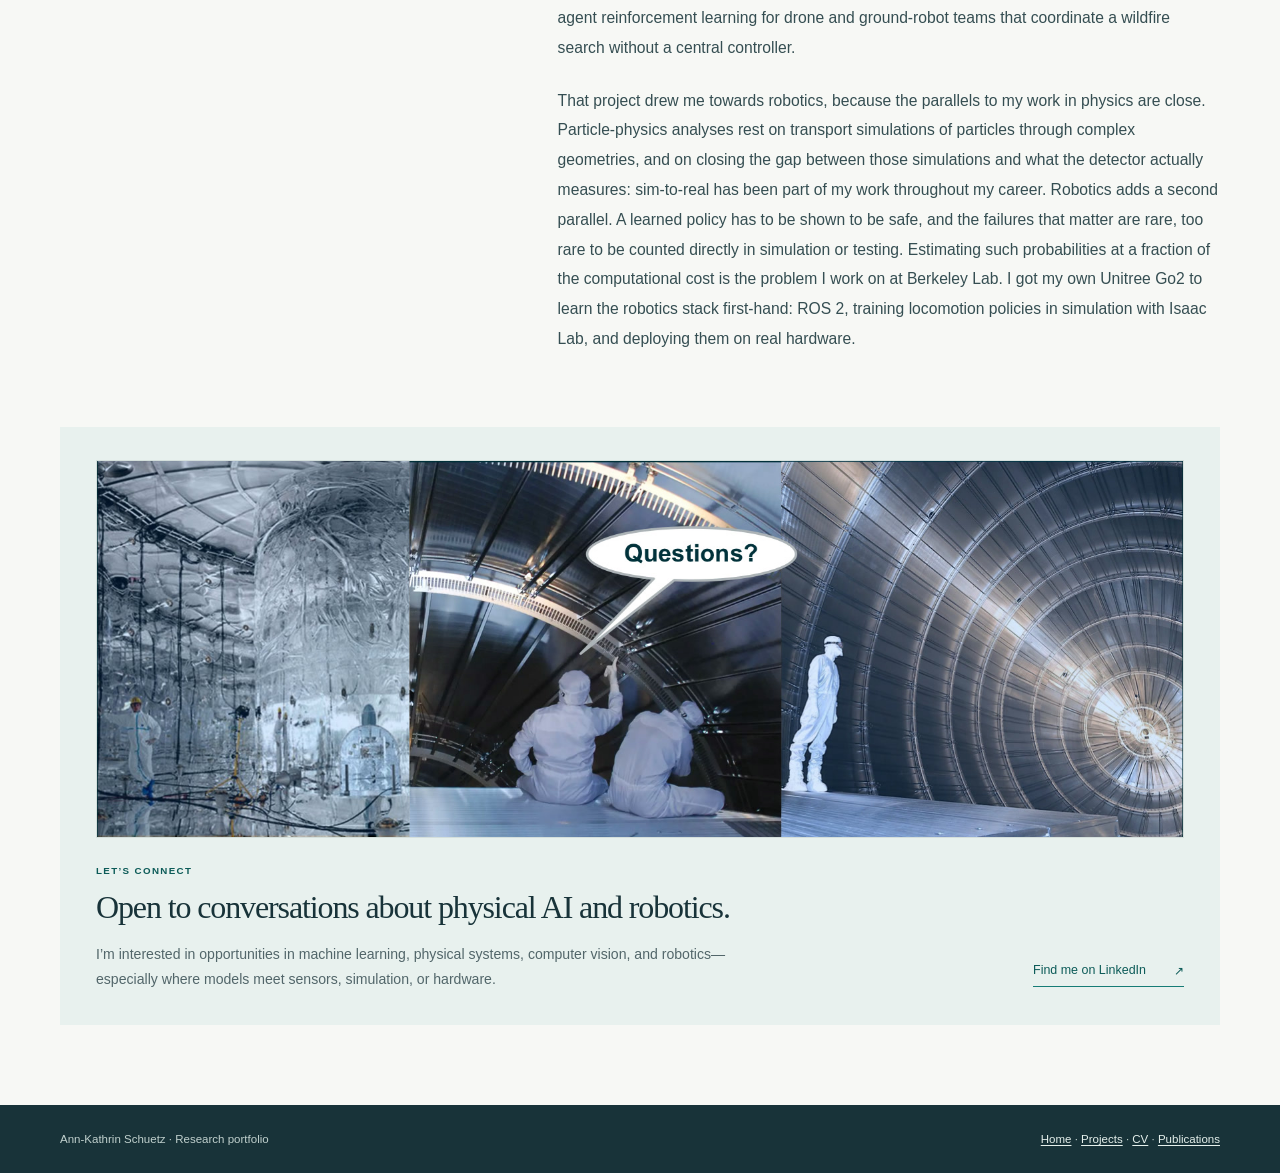
==== commit b1cfb7c0: "Align persona across About, Projects and CV; sync CV page with PDF - CV page now mirrors the PDF tex" ====
--- a/about/index.html
+++ b/about/index.html
@@ -5,8 +5,8 @@
   <meta name="viewport" content="width=device-width, initial-scale=1">
   <meta name="description" content="Ann-Kathrin Schuetz works on machine learning for physical systems, with experience in simulation, computer vision, robot learning, sensors, and scientific computing.">
   <title>About | Ann-Kathrin Schuetz</title>
-  <link rel="stylesheet" href="../style.css">
-  <link rel="stylesheet" href="style.css">
+  <link rel="stylesheet" href="../style.css?v=20261026">
+  <link rel="stylesheet" href="style.css?v=20261026">
 </head>
 <body>
   <a class="skip-link" href="#main">Skip to content</a>
@@ -31,9 +31,9 @@
         <img class="portrait" src="assets/ann-kathrin-schuetz.jpg" width="678" height="960" alt="Ann-Kathrin Schuetz" fetchpriority="high">
       </div>
       <div class="about-summary">
-        <p class="about-lead">I build machine learning for physical systems.</p>
-        <p class="about-introduction">I combine ML research with simulation and hands-on hardware development. My projects span computer vision, reinforcement learning for robotics, and models that make expensive physical simulations practical.</p>
-        <p class="current-role">Postdoctoral researcher<br><span>Lawrence Berkeley National Laboratory · Since 2021</span></p>
+        <p class="about-lead">I build machine learning that makes expensive physical simulation fast and reliable enough to drive engineering decisions.</p>
+        <p class="about-introduction">Physicist at Berkeley Lab, working on rare events, simulation-based inference and the detector hardware that produces the data. Now extending this work to robotics.</p>
+        <p class="current-role">Postdoctoral Researcher, Research Scientist<br><span>Lawrence Berkeley National Laboratory · Since 2021</span></p>
         <ul class="profile-links" aria-label="Find me online">
           <li><a href="https://www.linkedin.com/in/ann-kathrin-schuetz-phd/">LinkedIn <span aria-hidden="true">↗</span></a></li>
           <li><a href="https://github.com/annkasch">GitHub <span aria-hidden="true">↗</span></a></li>
@@ -46,50 +46,11 @@
       <div class="section-label"><p class="eyebrow">How I work</p><h2 id="story-title">Models, measurements,<br>and machines.</h2></div>
       <div class="biography">
         <p>I like working across the boundary between a model and the system it describes. My background in experimental physics taught me to connect algorithms with noisy measurements, imperfect simulations, and the hardware producing the data. It also made me care about practical questions: how much computation a method needs, how quickly it can respond, and how to tell when its predictions are reliable.</p>
-        <p>At Berkeley Lab, I develop ML methods for physical simulation and sensor data. My work includes surrogate models that reduce simulation cost, deep-learning classifiers for sensor waveforms, and an LLM agent that turns incomplete engineering documentation into validated 3D simulation geometries. I build research software in Python and C++, and run distributed simulation and training pipelines at NERSC.</p>
-        <p>Computer vision and robotics bring these interests together. In UC Berkeley’s Master of Information and Data Science program, I worked on aerial image detection and decentralized robot-and-drone coordination for search and rescue. In my independent Animal2robot project, I’m exploring how motion extracted from dog videos can inform robot locomotion, working with Isaac Lab, ROS 2, and my own Unitree Go2.</p>
-        <p>I also build the measurement systems themselves: low-noise electronics, cleanroom fabrication, hardware testing, and data acquisition. That experience gives me a concrete view of the constraints a learning system has to work within. Alongside the technical work, I’ve mentored students and represented early-career researchers in an international collaboration.</p>
+        <p>At Berkeley Lab, most of my work concerns rare events: outcomes so unlikely that a simulation produces only a handful of them. I developed <a href="../projects/resum/">RESuM</a>, a multi-fidelity surrogate with calibrated uncertainty that found a detector design with 66.5% less background at 3.3% of the standard compute (ICLR 2025 Spotlight), and repurposed it as a likelihood emulator for <a href="../projects/black-hole-binaries/">binary black-hole population inference</a>. Other work includes deep-learning classifiers for sensor waveforms and an LLM agent that turns incomplete engineering documentation into validated 3D simulation geometries. I build research software in Python and C++ and run distributed simulation and training pipelines at NERSC.</p>
+        <p>I also build the measurement systems themselves: <a href="../projects/lmfe-production/">low-noise electronics</a>, cleanroom fabrication, hardware testing, and data acquisition. That experience gives me a concrete view of the constraints a learning system has to work within. Alongside the technical work, I’ve mentored students and represented early-career researchers in an international collaboration.</p>
+        <p>Alongside my work at Berkeley Lab, I completed UC Berkeley’s Master of Information and Data Science, with coursework in computer vision, applied machine learning, generative AI, neurosymbolic AI and ML at scale. In the capstone, <a href="https://www.ischool.berkeley.edu/programs/mids/capstone/2026b-summer/omnisearch-simulation-platform-test-coordinated-drone-and">OmniSearch</a>, I built a simulator and multi-agent reinforcement learning for drone and ground-robot teams that coordinate a wildfire search without a central controller.</p>
+        <p>That project drew me towards robotics, because the parallels to my work in physics are close. Particle-physics analyses rest on transport simulations of particles through complex geometries, and on closing the gap between those simulations and what the detector actually measures: sim-to-real has been part of my work throughout my career. Robotics adds a second parallel. A learned policy has to be shown to be safe, and the failures that matter are rare, too rare to be counted directly in simulation or testing. Estimating such probabilities at a fraction of the computational cost is the problem I work on at Berkeley Lab. I got my own Unitree Go2 to learn the robotics stack first-hand: ROS 2, training locomotion policies in simulation with Isaac Lab, and deploying them on real hardware.</p>
       </div>
-    </section>
-
-    <section class="about-section" aria-labelledby="work-title">
-      <div class="about-section-heading"><p class="eyebrow">A few concrete examples</p><h2 id="work-title">What that looks like in practice.</h2></div>
-      <div class="work-notes">
-        <article class="work-note">
-          <p class="note-index">01 / Computer vision &amp; multi-agent learning</p>
-          <h3>Perception for a coordinated search.</h3>
-          <p>For OmniSearch, a master’s project on wildfire search and rescue, I trained a YOLO detector to find human survivors in aerial imagery. I also built a dynamic simulator and used multi-agent reinforcement learning to coordinate robot and drone teams without a central controller.</p>
-          <a class="text-link" href="https://github.com/olavrenin-data-scientist/omnisearch">Explore OmniSearch <span aria-hidden="true">↗</span></a>
-        </article>
-        <article class="work-note">
-          <p class="note-index">02 / Robot learning</p>
-          <h3>Learning movement from video.</h3>
-          <p>Animal2robot is my early-stage project connecting dog pose and gait estimation with reinforcement learning for quadruped locomotion. I’m developing the pipeline in Isaac Lab and working with ROS 2 toward deploying learned policies on my Unitree Go2.</p>
-          <a class="text-link" href="https://github.com/annkasch/animal2robot">Follow Animal2robot <span aria-hidden="true">↗</span></a>
-        </article>
-        <article class="work-note">
-          <p class="note-index">03 / ML &amp; physical simulation</p>
-          <h3>Making expensive simulation practical.</h3>
-          <p>I developed RESuM, a surrogate model combining simulations of different fidelity with calibrated uncertainty. In a detector-shielding study, it found a design with 66.5% less simulated background using 3.3% of the conventional compute. I also applied it to inference for binary black-hole populations.</p>
-          <p class="work-recognition">First-author paper · ICLR 2025 Spotlight</p>
-          <a class="text-link" href="https://proceedings.iclr.cc/paper_files/paper/2025/file/c3909e3abe8ebdb20c42a42ce0bc907d-Paper-Conference.pdf">Read the RESuM paper <span aria-hidden="true">↗</span></a>
-        </article>
-        <article class="work-note">
-          <p class="note-index">04 / Sensors &amp; hardware</p>
-          <h3>From raw signals to decisions.</h3>
-          <p>I developed deep-learning waveform classifiers to distinguish sensor signals from noise and optimized inference latency toward integration with data acquisition. On the hardware side, I led low-noise electronics from design and cleanroom fabrication through testing, installation, and commissioning.</p>
-          <a class="text-link" href="https://scholar.google.com/citations?user=o2zYzQ4AAAAJ&amp;hl=en">See related publications <span aria-hidden="true">↗</span></a>
-        </article>
-      </div>
-    </section>
-
-    <section class="about-section background-section" aria-labelledby="background-title">
-      <div class="section-label"><p class="eyebrow">Background</p><h2 id="background-title">Research and training.</h2></div>
-      <dl class="background-list">
-        <div><dt><span class="background-date">2021–present</span>Lawrence Berkeley National Laboratory</dt><dd>Postdoctoral researcher. Machine learning, physical simulation, sensor systems, and high-performance computing.</dd></div>
-        <div><dt><span class="background-date">2026</span>University of California, Berkeley</dt><dd>Master of Information and Data Science. Work spanning machine learning, computer vision, generative AI, and ML at scale.</dd></div>
-        <div><dt><span class="background-date">2014–2021</span>University of Tübingen</dt><dd>PhD in Physics, 2019; postdoctoral research, 2019–2021. Earlier BSc and MSc studies in physics at Tübingen.</dd></div>
-      </dl>
     </section>
 
     <section class="about-contact" aria-labelledby="contact-title">
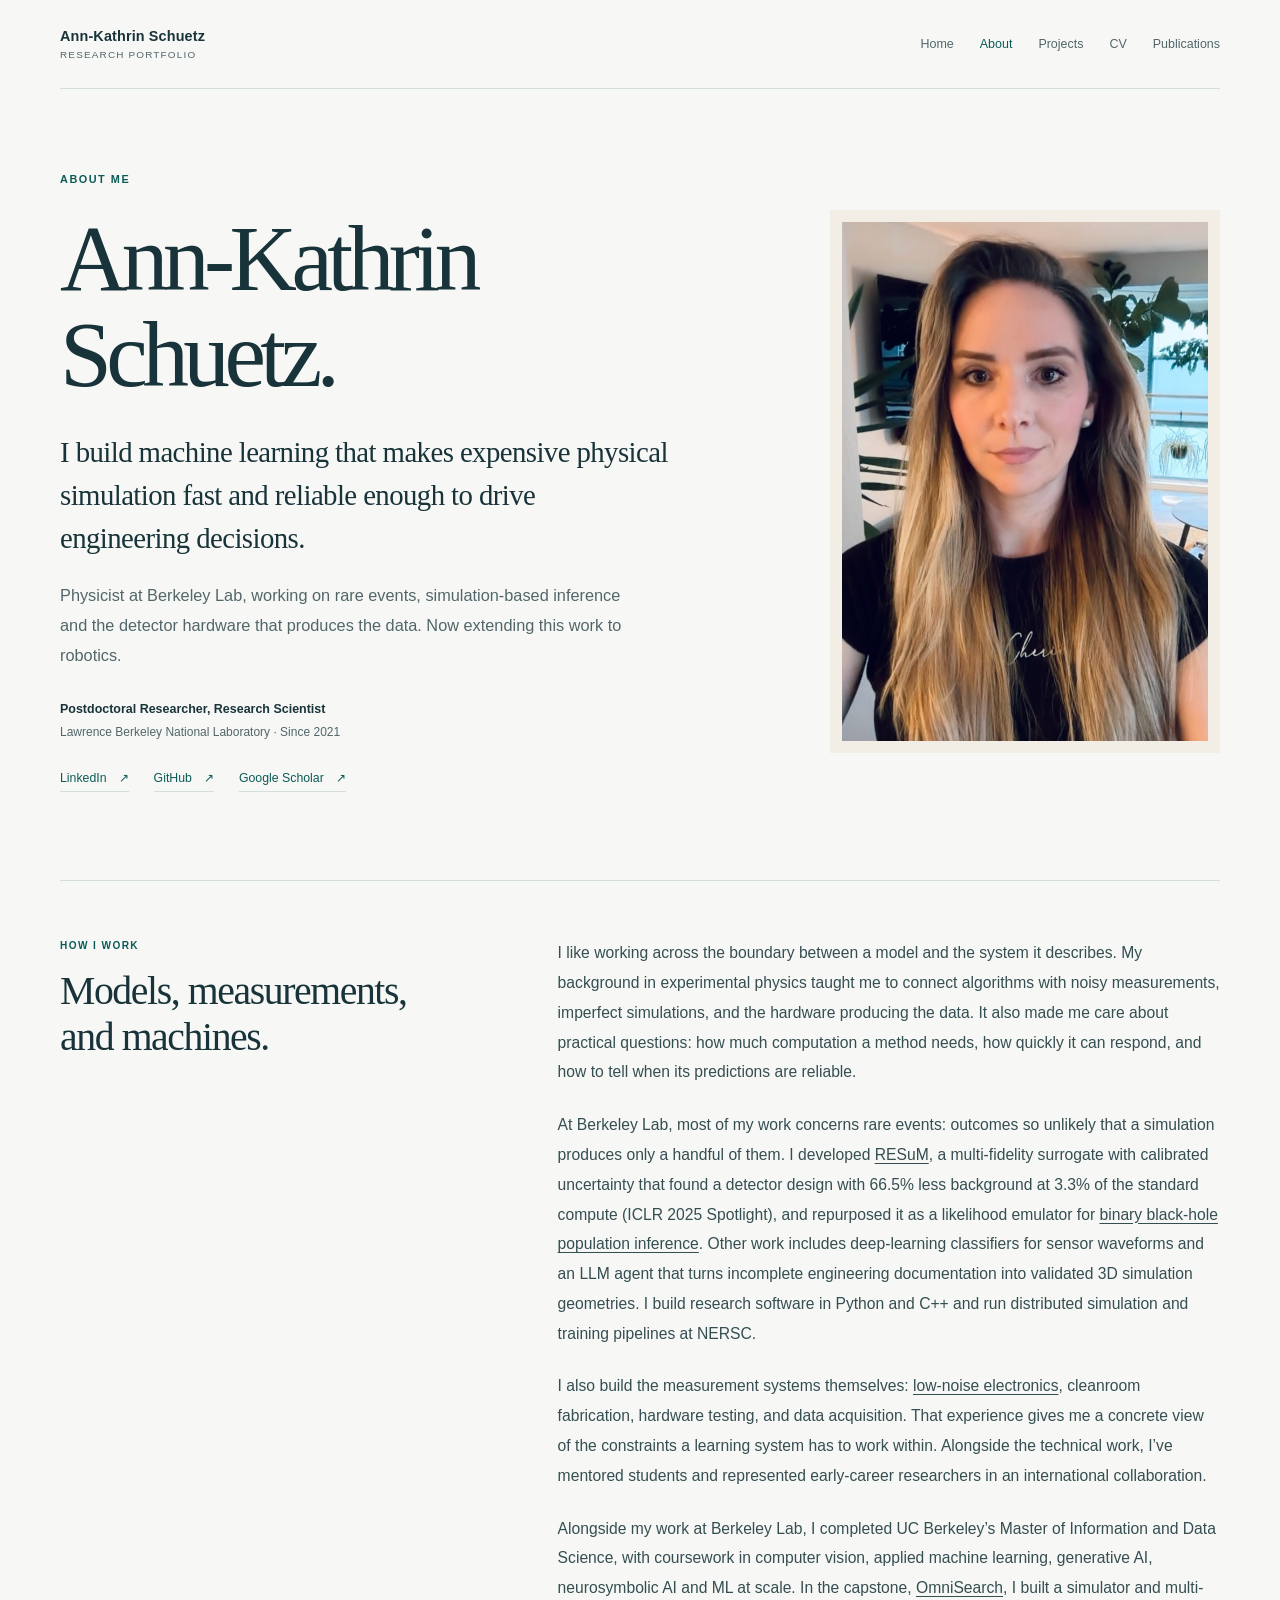
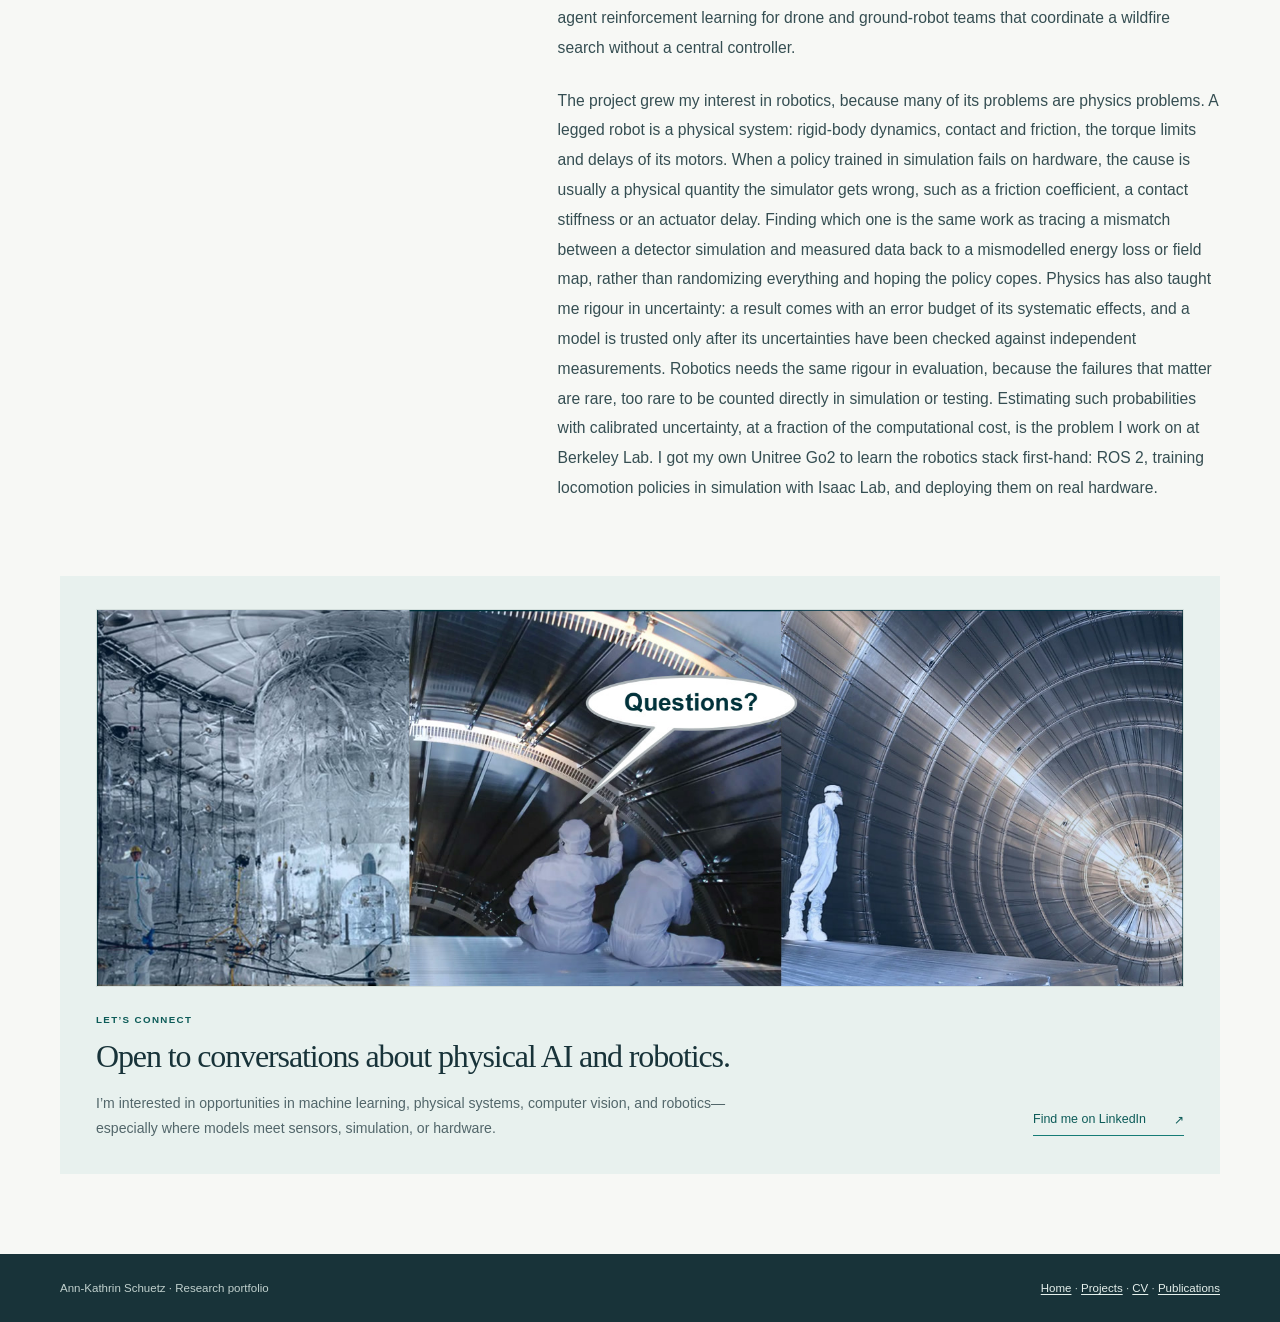
==== commit fa9721d7: "About: ground the robotics interest in physics modelling and uncertainty Co-Authored-By: Claude Opus" ====
--- a/about/index.html
+++ b/about/index.html
@@ -49,7 +49,7 @@
         <p>At Berkeley Lab, most of my work concerns rare events: outcomes so unlikely that a simulation produces only a handful of them. I developed <a href="../projects/resum/">RESuM</a>, a multi-fidelity surrogate with calibrated uncertainty that found a detector design with 66.5% less background at 3.3% of the standard compute (ICLR 2025 Spotlight), and repurposed it as a likelihood emulator for <a href="../projects/black-hole-binaries/">binary black-hole population inference</a>. Other work includes deep-learning classifiers for sensor waveforms and an LLM agent that turns incomplete engineering documentation into validated 3D simulation geometries. I build research software in Python and C++ and run distributed simulation and training pipelines at NERSC.</p>
         <p>I also build the measurement systems themselves: <a href="../projects/lmfe-production/">low-noise electronics</a>, cleanroom fabrication, hardware testing, and data acquisition. That experience gives me a concrete view of the constraints a learning system has to work within. Alongside the technical work, I’ve mentored students and represented early-career researchers in an international collaboration.</p>
         <p>Alongside my work at Berkeley Lab, I completed UC Berkeley’s Master of Information and Data Science, with coursework in computer vision, applied machine learning, generative AI, neurosymbolic AI and ML at scale. In the capstone, <a href="https://www.ischool.berkeley.edu/programs/mids/capstone/2026b-summer/omnisearch-simulation-platform-test-coordinated-drone-and">OmniSearch</a>, I built a simulator and multi-agent reinforcement learning for drone and ground-robot teams that coordinate a wildfire search without a central controller.</p>
-        <p>That project drew me towards robotics, because the parallels to my work in physics are close. Particle-physics analyses rest on transport simulations of particles through complex geometries, and on closing the gap between those simulations and what the detector actually measures: sim-to-real has been part of my work throughout my career. Robotics adds a second parallel. A learned policy has to be shown to be safe, and the failures that matter are rare, too rare to be counted directly in simulation or testing. Estimating such probabilities at a fraction of the computational cost is the problem I work on at Berkeley Lab. I got my own Unitree Go2 to learn the robotics stack first-hand: ROS 2, training locomotion policies in simulation with Isaac Lab, and deploying them on real hardware.</p>
+        <p>The project grew my interest in robotics, because many of its problems are physics problems. A legged robot is a physical system: rigid-body dynamics, contact and friction, the torque limits and delays of its motors. When a policy trained in simulation fails on hardware, the cause is usually a physical quantity the simulator gets wrong, such as a friction coefficient, a contact stiffness or an actuator delay. Finding which one is the same work as tracing a mismatch between a detector simulation and measured data back to a mismodelled energy loss or field map, rather than randomizing everything and hoping the policy copes. Physics has also taught me rigour in uncertainty: a result comes with an error budget of its systematic effects, and a model is trusted only after its uncertainties have been checked against independent measurements. Robotics needs the same rigour in evaluation, because the failures that matter are rare, too rare to be counted directly in simulation or testing. Estimating such probabilities with calibrated uncertainty, at a fraction of the computational cost, is the problem I work on at Berkeley Lab. I got my own Unitree Go2 to learn the robotics stack first-hand: ROS 2, training locomotion policies in simulation with Isaac Lab, and deploying them on real hardware.</p>
       </div>
     </section>
 
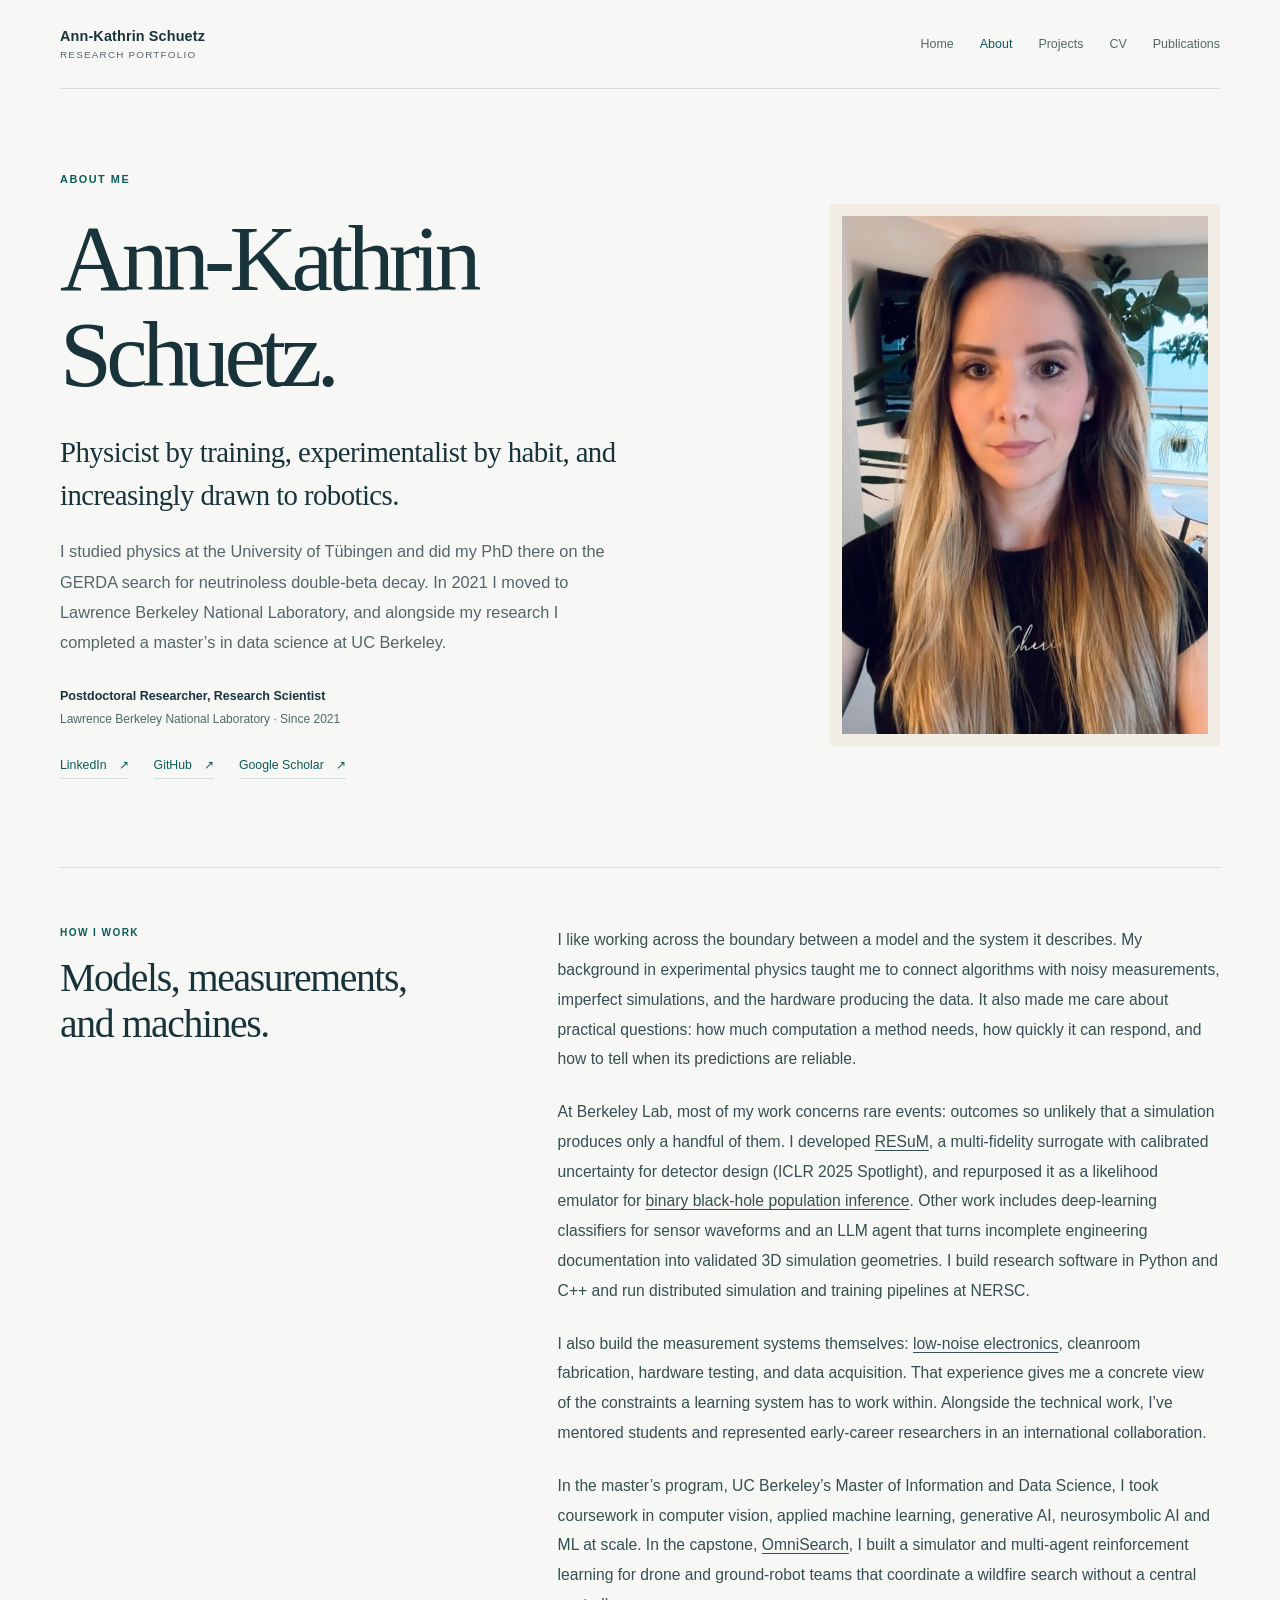
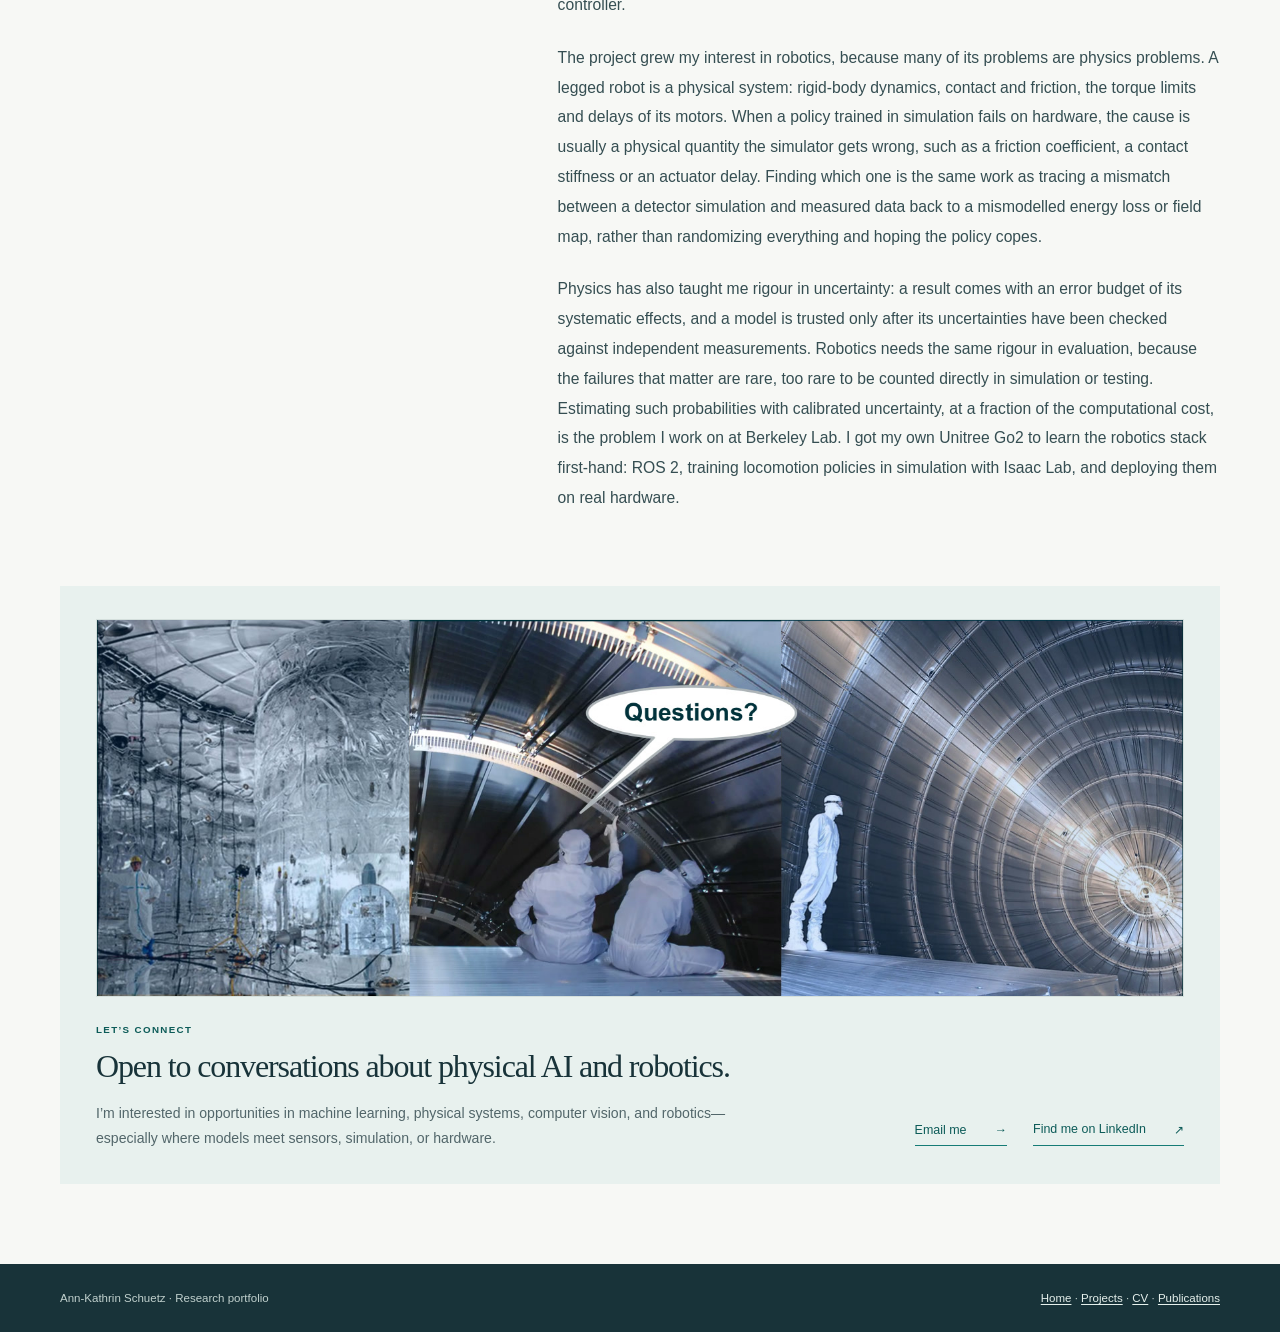
==== commit ec509a58: "Rework Home and About for physical-AI readers - Home: broader hero (ML for physical systems, tested " ====
--- a/about/index.html
+++ b/about/index.html
@@ -31,8 +31,8 @@
         <img class="portrait" src="assets/ann-kathrin-schuetz.jpg" width="678" height="960" alt="Ann-Kathrin Schuetz" fetchpriority="high">
       </div>
       <div class="about-summary">
-        <p class="about-lead">I build machine learning that makes expensive physical simulation fast and reliable enough to drive engineering decisions.</p>
-        <p class="about-introduction">Physicist at Berkeley Lab, working on rare events, simulation-based inference and the detector hardware that produces the data. Now extending this work to robotics.</p>
+        <p class="about-lead">Physicist by training, experimentalist by habit, and increasingly drawn to robotics.</p>
+        <p class="about-introduction">I studied physics at the University of Tübingen and did my PhD there on the GERDA search for neutrinoless double-beta decay. In 2021 I moved to Lawrence Berkeley National Laboratory, and alongside my research I completed a master’s in data science at UC Berkeley.</p>
         <p class="current-role">Postdoctoral Researcher, Research Scientist<br><span>Lawrence Berkeley National Laboratory · Since 2021</span></p>
         <ul class="profile-links" aria-label="Find me online">
           <li><a href="https://www.linkedin.com/in/ann-kathrin-schuetz-phd/">LinkedIn <span aria-hidden="true">↗</span></a></li>
@@ -46,10 +46,11 @@
       <div class="section-label"><p class="eyebrow">How I work</p><h2 id="story-title">Models, measurements,<br>and machines.</h2></div>
       <div class="biography">
         <p>I like working across the boundary between a model and the system it describes. My background in experimental physics taught me to connect algorithms with noisy measurements, imperfect simulations, and the hardware producing the data. It also made me care about practical questions: how much computation a method needs, how quickly it can respond, and how to tell when its predictions are reliable.</p>
-        <p>At Berkeley Lab, most of my work concerns rare events: outcomes so unlikely that a simulation produces only a handful of them. I developed <a href="../projects/resum/">RESuM</a>, a multi-fidelity surrogate with calibrated uncertainty that found a detector design with 66.5% less background at 3.3% of the standard compute (ICLR 2025 Spotlight), and repurposed it as a likelihood emulator for <a href="../projects/black-hole-binaries/">binary black-hole population inference</a>. Other work includes deep-learning classifiers for sensor waveforms and an LLM agent that turns incomplete engineering documentation into validated 3D simulation geometries. I build research software in Python and C++ and run distributed simulation and training pipelines at NERSC.</p>
+        <p>At Berkeley Lab, most of my work concerns rare events: outcomes so unlikely that a simulation produces only a handful of them. I developed <a href="../projects/resum/">RESuM</a>, a multi-fidelity surrogate with calibrated uncertainty for detector design (ICLR 2025 Spotlight), and repurposed it as a likelihood emulator for <a href="../projects/black-hole-binaries/">binary black-hole population inference</a>. Other work includes deep-learning classifiers for sensor waveforms and an LLM agent that turns incomplete engineering documentation into validated 3D simulation geometries. I build research software in Python and C++ and run distributed simulation and training pipelines at NERSC.</p>
         <p>I also build the measurement systems themselves: <a href="../projects/lmfe-production/">low-noise electronics</a>, cleanroom fabrication, hardware testing, and data acquisition. That experience gives me a concrete view of the constraints a learning system has to work within. Alongside the technical work, I’ve mentored students and represented early-career researchers in an international collaboration.</p>
-        <p>Alongside my work at Berkeley Lab, I completed UC Berkeley’s Master of Information and Data Science, with coursework in computer vision, applied machine learning, generative AI, neurosymbolic AI and ML at scale. In the capstone, <a href="https://www.ischool.berkeley.edu/programs/mids/capstone/2026b-summer/omnisearch-simulation-platform-test-coordinated-drone-and">OmniSearch</a>, I built a simulator and multi-agent reinforcement learning for drone and ground-robot teams that coordinate a wildfire search without a central controller.</p>
-        <p>The project grew my interest in robotics, because many of its problems are physics problems. A legged robot is a physical system: rigid-body dynamics, contact and friction, the torque limits and delays of its motors. When a policy trained in simulation fails on hardware, the cause is usually a physical quantity the simulator gets wrong, such as a friction coefficient, a contact stiffness or an actuator delay. Finding which one is the same work as tracing a mismatch between a detector simulation and measured data back to a mismodelled energy loss or field map, rather than randomizing everything and hoping the policy copes. Physics has also taught me rigour in uncertainty: a result comes with an error budget of its systematic effects, and a model is trusted only after its uncertainties have been checked against independent measurements. Robotics needs the same rigour in evaluation, because the failures that matter are rare, too rare to be counted directly in simulation or testing. Estimating such probabilities with calibrated uncertainty, at a fraction of the computational cost, is the problem I work on at Berkeley Lab. I got my own Unitree Go2 to learn the robotics stack first-hand: ROS 2, training locomotion policies in simulation with Isaac Lab, and deploying them on real hardware.</p>
+        <p>In the master’s program, UC Berkeley’s Master of Information and Data Science, I took coursework in computer vision, applied machine learning, generative AI, neurosymbolic AI and ML at scale. In the capstone, <a href="https://www.ischool.berkeley.edu/programs/mids/capstone/2026b-summer/omnisearch-simulation-platform-test-coordinated-drone-and">OmniSearch</a>, I built a simulator and multi-agent reinforcement learning for drone and ground-robot teams that coordinate a wildfire search without a central controller.</p>
+        <p>The project grew my interest in robotics, because many of its problems are physics problems. A legged robot is a physical system: rigid-body dynamics, contact and friction, the torque limits and delays of its motors. When a policy trained in simulation fails on hardware, the cause is usually a physical quantity the simulator gets wrong, such as a friction coefficient, a contact stiffness or an actuator delay. Finding which one is the same work as tracing a mismatch between a detector simulation and measured data back to a mismodelled energy loss or field map, rather than randomizing everything and hoping the policy copes.</p>
+        <p>Physics has also taught me rigour in uncertainty: a result comes with an error budget of its systematic effects, and a model is trusted only after its uncertainties have been checked against independent measurements. Robotics needs the same rigour in evaluation, because the failures that matter are rare, too rare to be counted directly in simulation or testing. Estimating such probabilities with calibrated uncertainty, at a fraction of the computational cost, is the problem I work on at Berkeley Lab. I got my own Unitree Go2 to learn the robotics stack first-hand: ROS 2, training locomotion policies in simulation with Isaac Lab, and deploying them on real hardware.</p>
       </div>
     </section>
 
@@ -63,7 +64,7 @@
           <h2 id="contact-title">Open to conversations about physical AI and robotics.</h2>
           <p>I’m interested in opportunities in machine learning, physical systems, computer vision, and robotics—especially where models meet sensors, simulation, or hardware.</p>
         </div>
-        <a class="contact-link" href="https://www.linkedin.com/in/ann-kathrin-schuetz-phd/">Find me on LinkedIn <span aria-hidden="true">↗</span></a>
+        <div class="contact-links"><a class="contact-link" href="mailto:annkaschue@gmail.com">Email me <span aria-hidden="true">→</span></a><a class="contact-link" href="https://www.linkedin.com/in/ann-kathrin-schuetz-phd/">Find me on LinkedIn <span aria-hidden="true">↗</span></a></div>
       </div>
     </section>
   </main>
--- a/about/style.css
+++ b/about/style.css
@@ -82,3 +82,5 @@
   .about-section { padding-block: 28px; }
   .work-note, .background-list > div { break-inside: avoid; }
 }
+
+.contact-links { display: flex; flex-wrap: wrap; gap: 14px 26px; align-items: flex-end; }
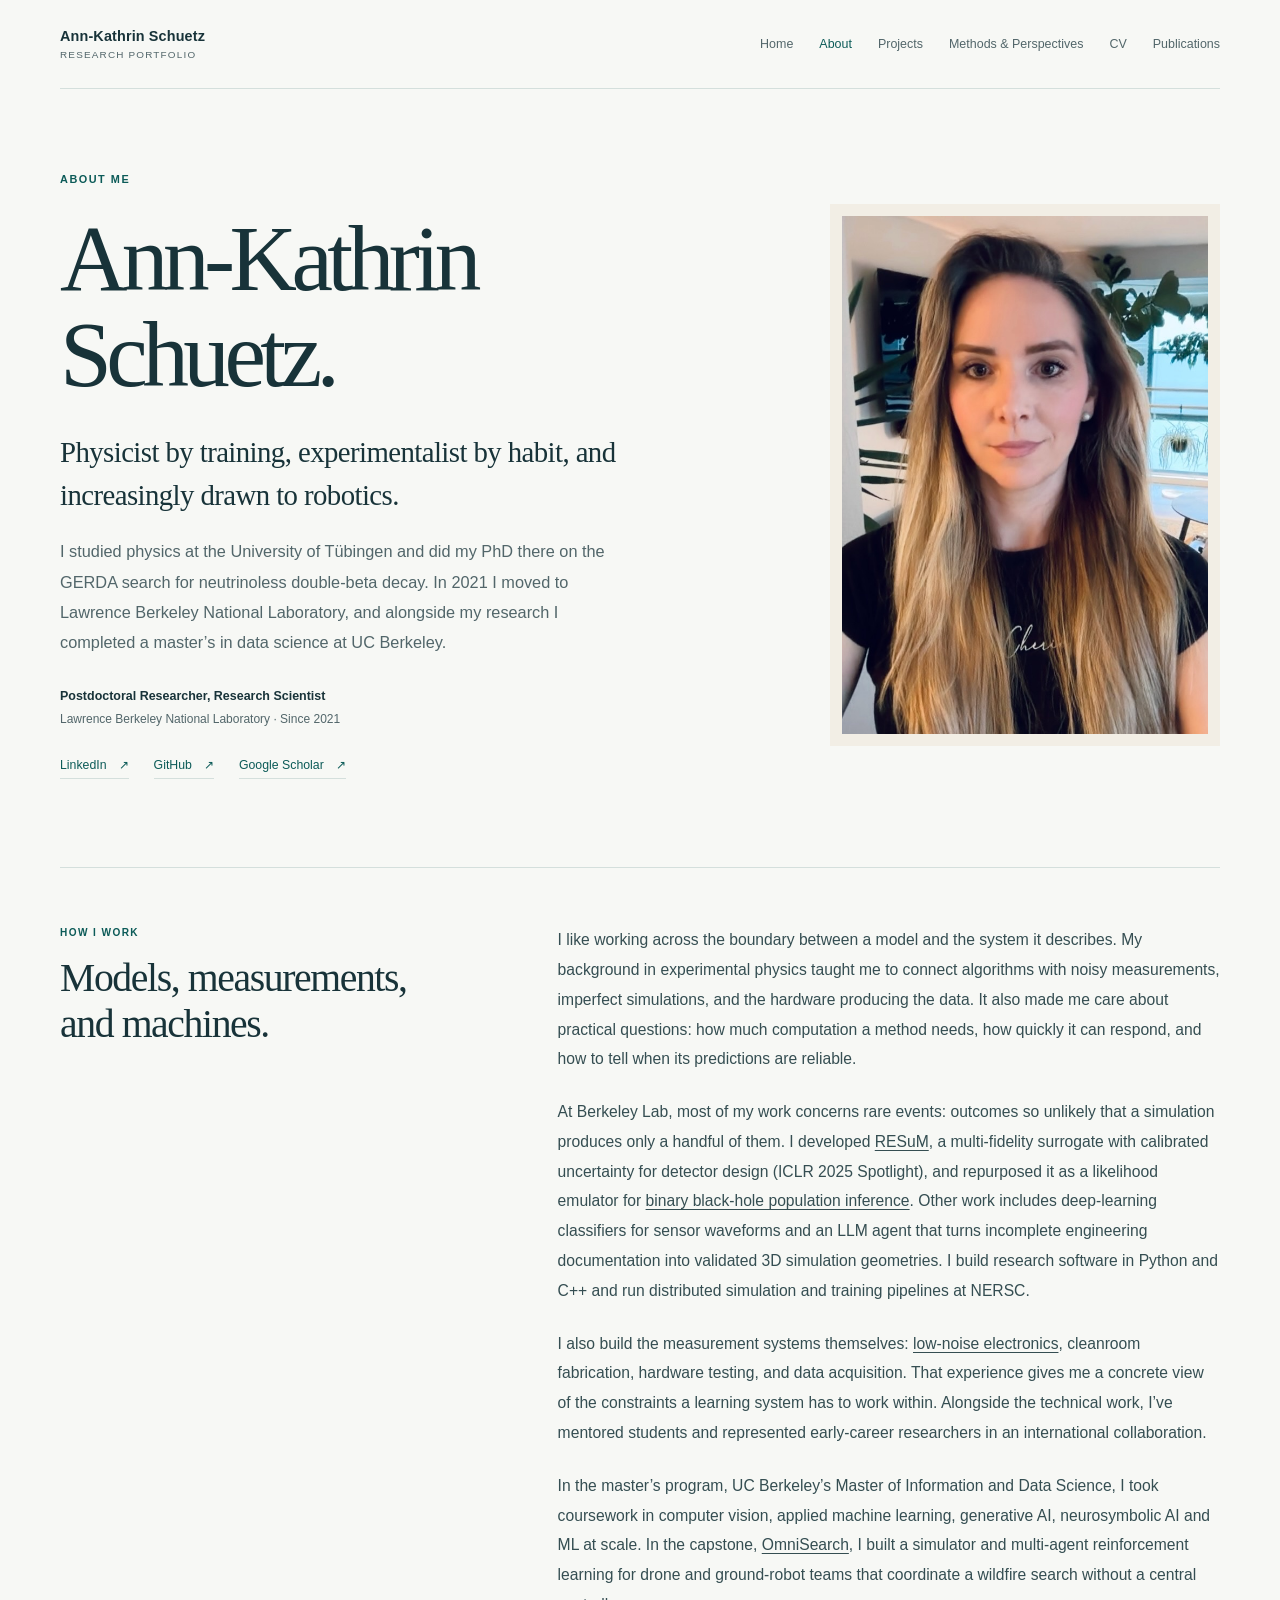
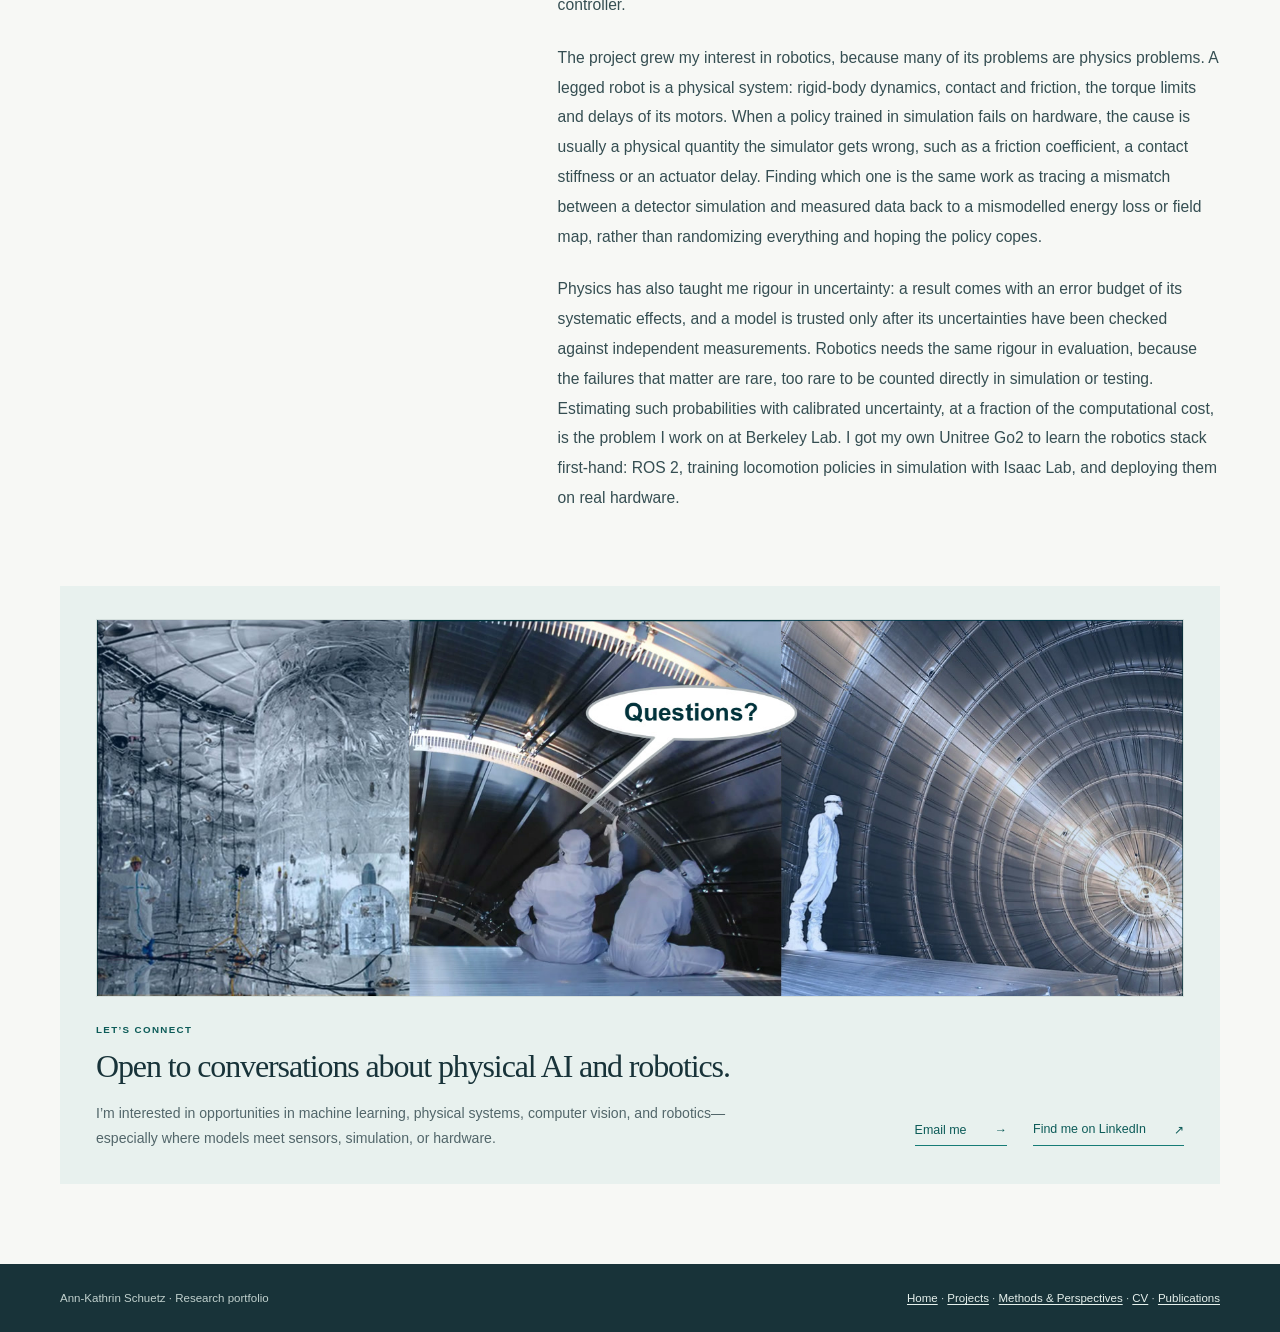
==== commit 6486cd92: "Add Methods & Perspectives section; Projects shows only projects - New methods/ page: Foundations (r" ====
--- a/about/index.html
+++ b/about/index.html
@@ -16,6 +16,7 @@
       <a href="../">Home</a>
       <a href="./" aria-current="page">About</a>
       <a href="../projects/">Projects</a>
+      <a href="../methods/">Methods &amp; Perspectives</a>
       <a href="../cv/">CV</a>
       <a href="../publications/">Publications</a>
     </nav>
@@ -70,7 +71,7 @@
   </main>
 
   <footer class="site-footer">
-    <div class="footer-inner"><p>Ann-Kathrin Schuetz · Research portfolio</p><p><a href="../">Home</a> · <a href="../projects/">Projects</a> · <a href="../cv/">CV</a> · <a href="../publications/">Publications</a></p></div>
+    <div class="footer-inner"><p>Ann-Kathrin Schuetz · Research portfolio</p><p><a href="../">Home</a> · <a href="../projects/">Projects</a> · <a href="../methods/">Methods &amp; Perspectives</a> · <a href="../cv/">CV</a> · <a href="../publications/">Publications</a></p></div>
   </footer>
 </body>
 </html>
